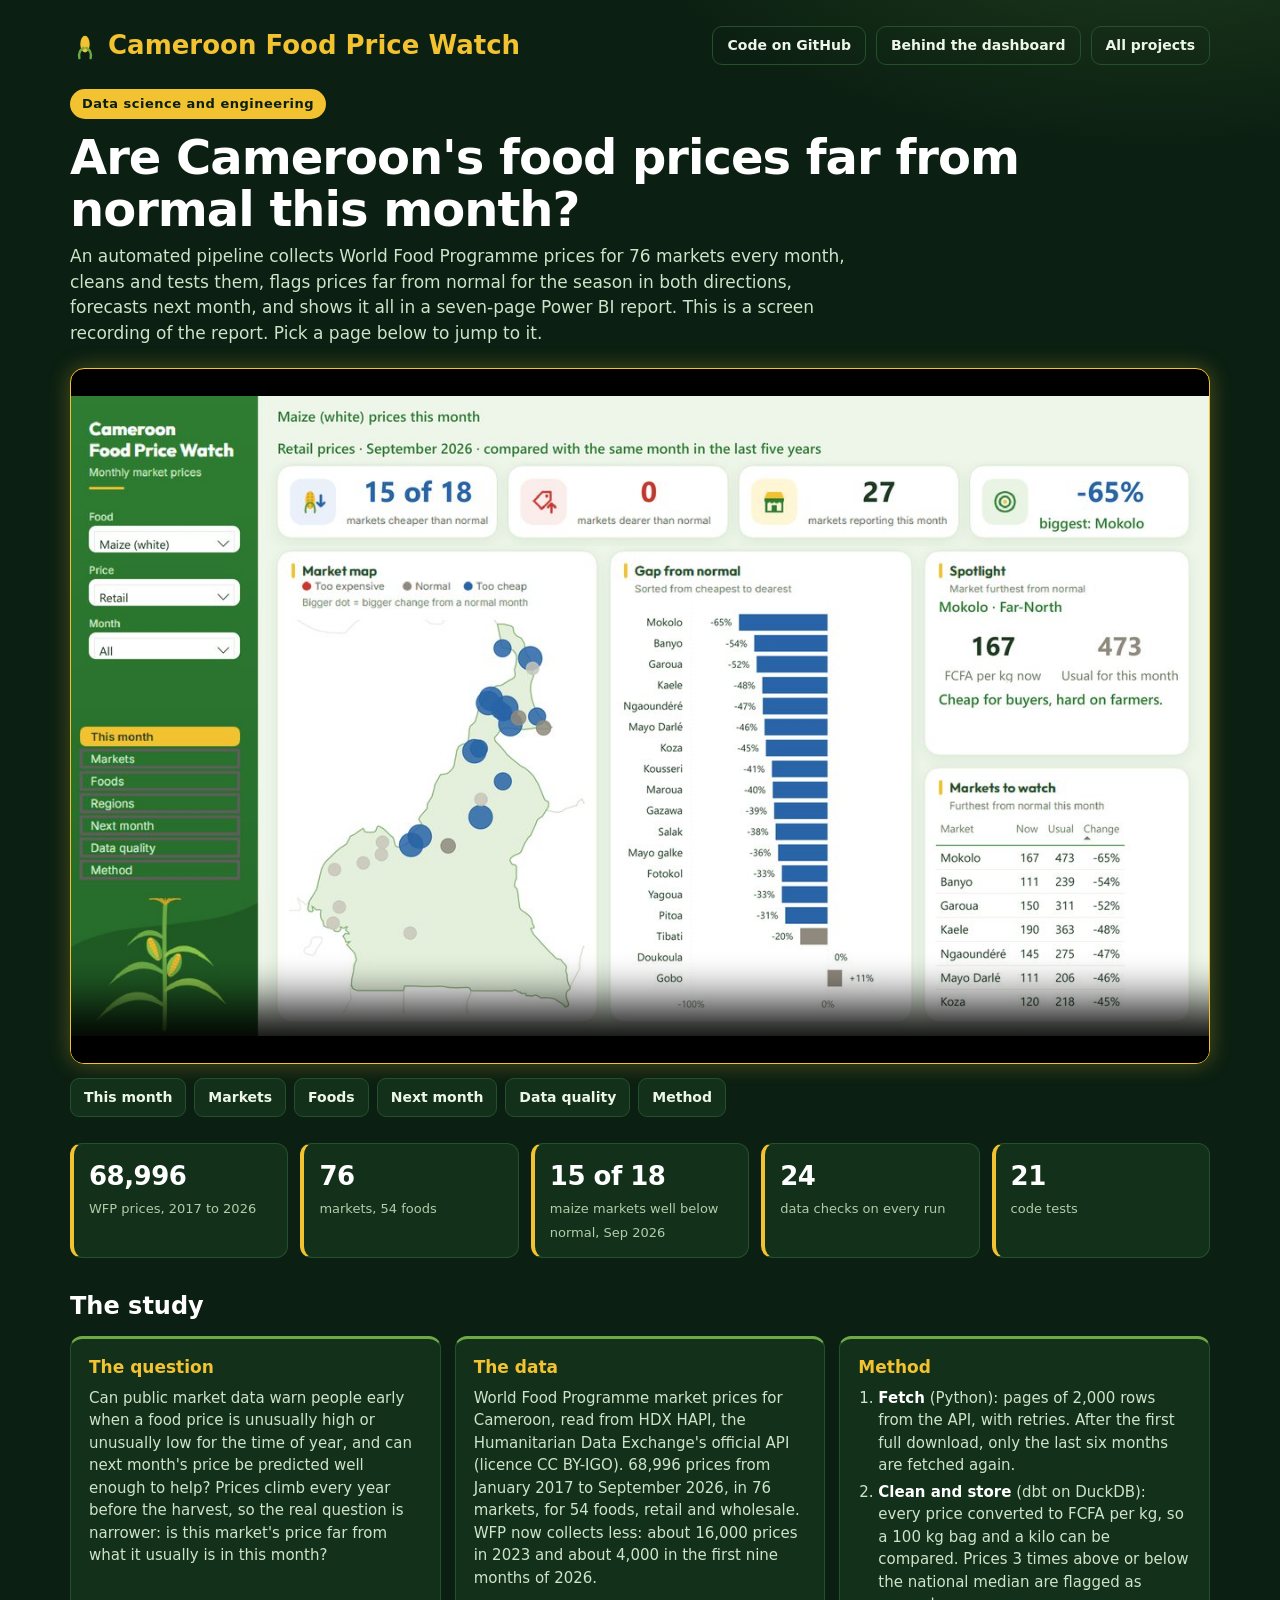
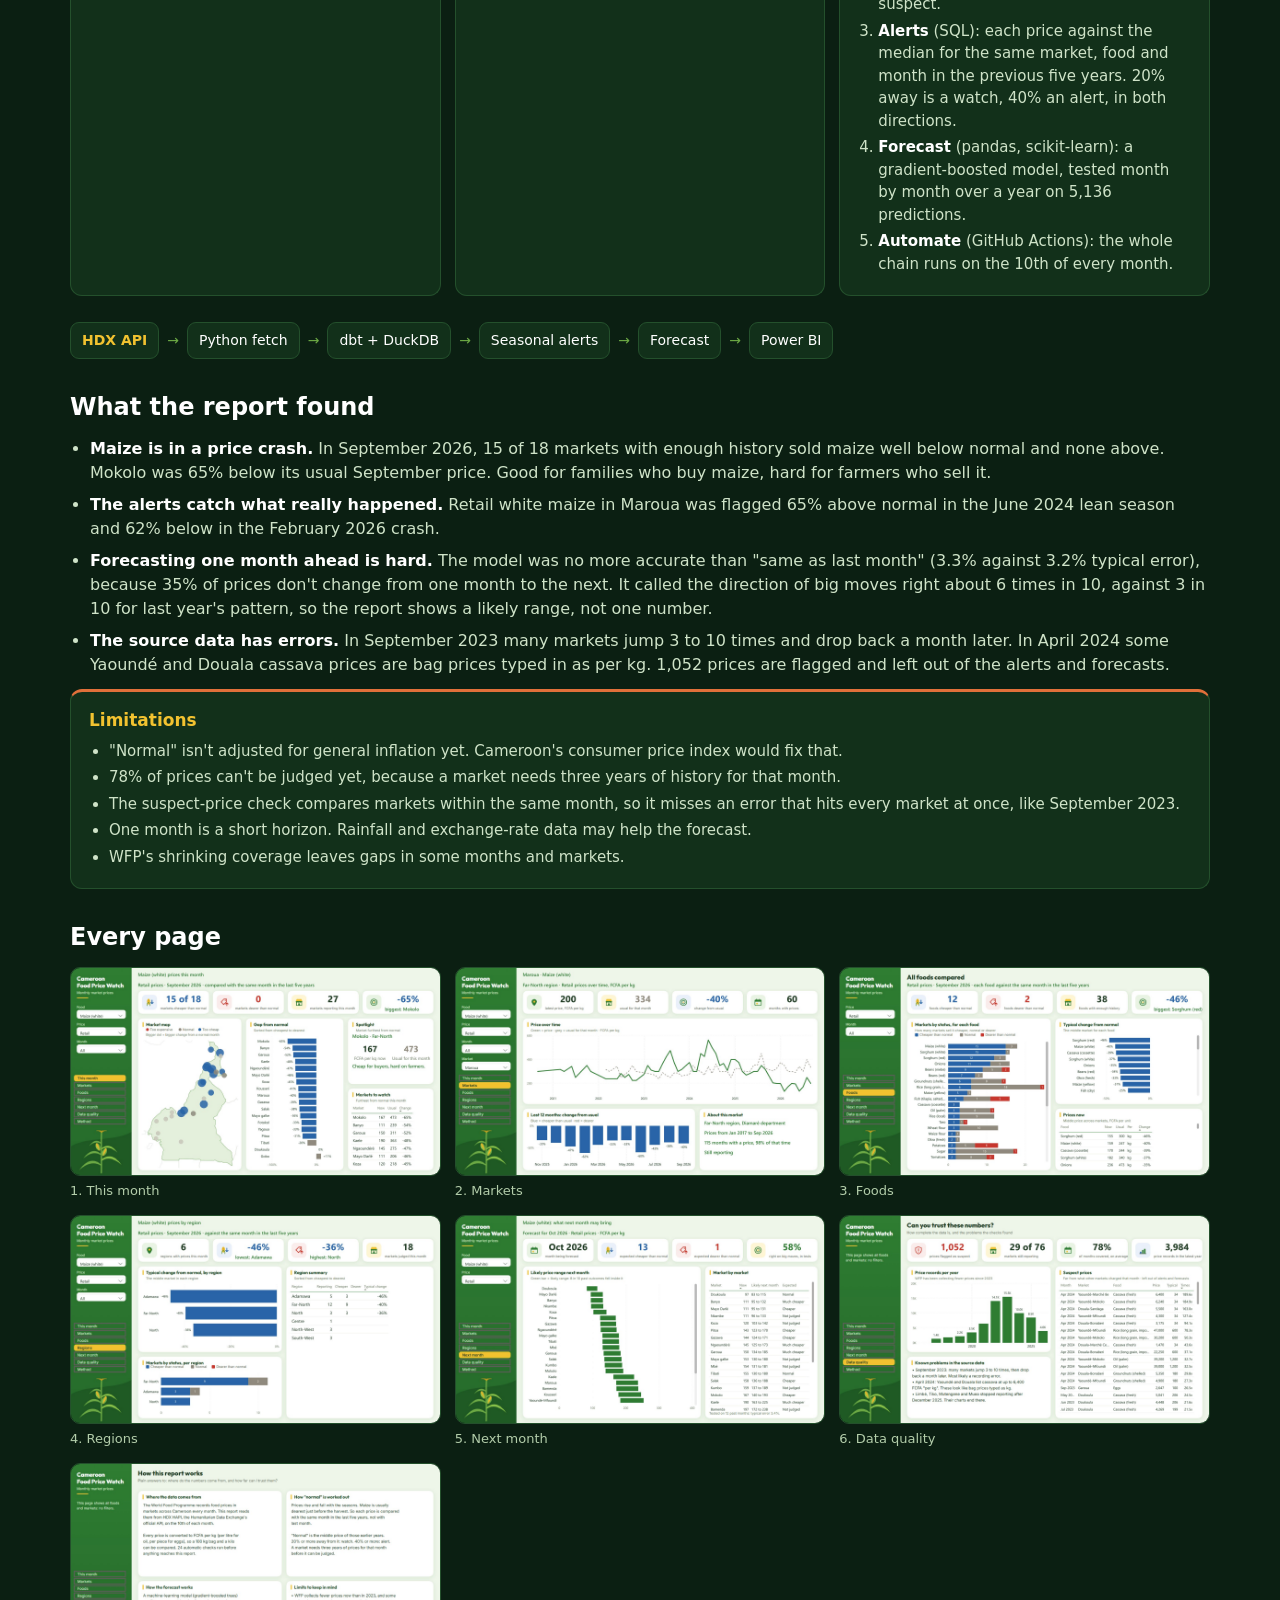
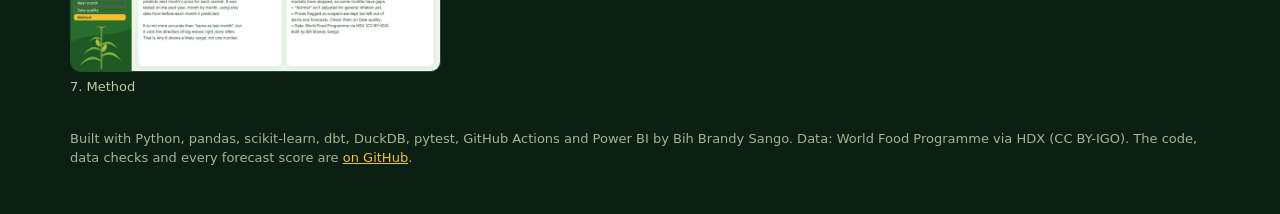
==== projects/food-price-watch/index.html @ 24529116 "Projects: two areas (Data Analysis & BI, Data Science & Engineering) and Cameroon Food Price Watch -" ====
<!doctype html><html lang="en"><head><meta charset="utf-8"><meta name="viewport" content="width=device-width,initial-scale=1">
<title>Cameroon Food Price Watch | Data science and engineering by Bih Brandy Sango</title>
<meta name="description" content="An automated monthly pipeline over World Food Programme prices in 76 Cameroon markets: Python, dbt and DuckDB, 24 data checks, a tested forecast and a seven-page Power BI report.">
<meta property="og:title" content="Cameroon Food Price Watch: data pipeline and Power BI report"><meta property="og:description" content="76 markets, 54 foods, 68,996 WFP prices. Flags prices far from normal for the season and found a 2026 maize price crash. Built by Bih Brandy Sango."><meta property="og:image" content="https://bihbrandysango-cloud.github.io/projects/food-price-watch/poster.jpg"><meta property="og:url" content="https://bihbrandysango-cloud.github.io/projects/food-price-watch/"><meta property="og:type" content="website">
<link rel="icon" href="data:image/svg+xml,%3Csvg xmlns='http://www.w3.org/2000/svg' viewBox='0 0 64 64'%3E%3Crect width='64' height='64' rx='14' fill='%230B1F12'/%3E%3Cellipse cx='32' cy='30' rx='10' ry='18' fill='%23F2C230'/%3E%3Cpath d='M20 58c-2-10 2-18 9-22M44 58c2-10-2-18-9-22' stroke='%236DAA45' stroke-width='5' fill='none' stroke-linecap='round'/%3E%3C/svg%3E">
<style>:root{color-scheme:dark}*{box-sizing:border-box;margin:0}body{font-family:'Segoe UI',system-ui,sans-serif;background:radial-gradient(900px 500px at 90% -5%,rgba(109,170,69,.26),transparent 65%),#0B1F12;color:#fff;line-height:1.5}.w{max-width:1180px;margin:auto;padding:26px 20px 46px}.top{display:flex;justify-content:space-between;align-items:center;gap:12px;flex-wrap:wrap}.logo{display:flex;align-items:center;gap:8px;font-size:26px;font-weight:700;color:#F2C230}a{color:#F2C230}.lk{display:flex;gap:10px;flex-wrap:wrap}.lk a{font-size:14px;font-weight:600;text-decoration:none;border:1px solid #24502C;padding:8px 14px;border-radius:10px;color:#EEF6EA}.lk a:hover{border-color:#F2C230}h1{font-size:clamp(30px,5vw,48px);letter-spacing:-1px;line-height:1.1;margin:26px 0 8px}.sub{color:#CFE3C8;font-size:17px;max-width:780px}video{display:block;width:100%;border-radius:14px;border:1.5px solid #F2C230;box-shadow:0 0 22px rgba(242,194,48,.3);margin-top:22px;background:#000;aspect-ratio:1340/818}.ch{display:flex;flex-wrap:wrap;gap:8px;margin:14px 0 8px}.ch button{font:inherit;font-size:14px;font-weight:600;color:#EEF6EA;background:#12301A;border:1px solid #24502C;padding:8px 13px;border-radius:9px;cursor:pointer}.ch button:hover,.ch button.on{background:#F2C230;color:#0B1F12;border-color:#F2C230}.st{display:grid;grid-template-columns:repeat(auto-fit,minmax(170px,1fr));gap:12px;margin:26px 0}.st div{background:#12301A;border:1px solid #24502C;border-left:4px solid #F2C230;border-radius:12px;padding:13px 15px}.st b{display:block;font-size:26px;letter-spacing:-.5px}.st span{font-size:13px;color:#B3CDAA}h2{font-size:24px;margin:30px 0 12px}ul{padding-left:20px;color:#CFE3C8}li{margin-bottom:8px}li b{color:#fff}.g{display:grid;grid-template-columns:repeat(auto-fill,minmax(330px,1fr));gap:14px}figure{margin:0}figure img{width:100%;display:block;border-radius:10px;border:1px solid #24502C}figcaption{font-size:13px;color:#B3CDAA;margin-top:5px}.ft{margin-top:32px;font-size:13px;color:#9DB894}@media(max-width:480px){.g{grid-template-columns:1fr}}.cap{display:inline-block;margin-top:24px;font-size:13px;font-weight:700;letter-spacing:.5px;color:#0B1F12;background:#F2C230;padding:5px 12px;border-radius:999px}.rs{display:grid;grid-template-columns:repeat(auto-fit,minmax(300px,1fr));gap:14px;margin:12px 0 26px}.rs section{background:#12301A;border:1px solid #24502C;border-top:3px solid #6DAA45;border-radius:12px;padding:16px 18px}.rs h3{font-size:17px;margin-bottom:6px;color:#F2C230}.rs p,.rs li{color:#CFE3C8;font-size:15px}.rs ol,.rs ul{padding-left:20px}.rs li{margin:4px 0}.lim{border-top-color:#E0703A!important}.flow{display:flex;flex-wrap:wrap;gap:8px;align-items:center;margin:6px 0 4px;font-size:14px}.flow span{background:#12301A;border:1px solid #24502C;border-radius:9px;padding:7px 11px}.flow b{color:#F2C230}.flow i{color:#6DAA45;font-style:normal}</style></head><body><div class="w">
<div class="top"><div class="logo"><svg width="30" height="30" viewBox="0 0 64 64" aria-hidden="true"><ellipse cx="32" cy="28" rx="10" ry="18" fill="#F2C230"/><path d="M20 58c-2-10 2-18 9-22M44 58c2-10-2-18-9-22" stroke="#6DAA45" stroke-width="5" fill="none" stroke-linecap="round"/></svg>Cameroon Food Price Watch</div><div class="lk"><a href="https://github.com/bihbrandysango-cloud/cameroon-food-price-watch" target="_blank" rel="noopener">Code on GitHub</a><a href="behind-the-dashboard.html">Behind the dashboard</a><a href="../../projects.html#data-science">All projects</a></div></div>
<span class="cap">Data science and engineering</span><h1 style="margin-top:12px">Are Cameroon's food prices far from normal this month?</h1><p class="sub">An automated pipeline collects World Food Programme prices for 76 markets every month, cleans and tests them, flags prices far from normal for the season in both directions, forecasts next month, and shows it all in a seven-page Power BI report. This is a screen recording of the report. Pick a page below to jump to it.</p>
<video id="v" src="food-price-tour.mp4" poster="poster.jpg" controls playsinline preload="metadata" aria-label="Screen recording of the Cameroon Food Price Watch Power BI report, with captions"></video>
<div class="ch" id="c"><button type="button" data-t="0">This month</button><button type="button" data-t="47.5">Markets</button><button type="button" data-t="58.4">Foods</button><button type="button" data-t="68.6">Next month</button><button type="button" data-t="78.8">Data quality</button><button type="button" data-t="89">Method</button></div>
<div class="st"><div><b>68,996</b><span>WFP prices, 2017 to 2026</span></div><div><b>76</b><span>markets, 54 foods</span></div><div><b>15 of 18</b><span>maize markets well below normal, Sep 2026</span></div><div><b>24</b><span>data checks on every run</span></div><div><b>21</b><span>code tests</span></div></div>
<h2>The study</h2><div class="rs"><section><h3>The question</h3><p>Can public market data warn people early when a food price is unusually high or unusually low for the time of year, and can next month's price be predicted well enough to help? Prices climb every year before the harvest, so the real question is narrower: is this market's price far from what it usually is in this month?</p></section><section><h3>The data</h3><p>World Food Programme market prices for Cameroon, read from HDX HAPI, the Humanitarian Data Exchange's official API (licence CC BY-IGO). 68,996 prices from January 2017 to September 2026, in 76 markets, for 54 foods, retail and wholesale. WFP now collects less: about 16,000 prices in 2023 and about 4,000 in the first nine months of 2026.</p></section><section><h3>Method</h3><ol><li><b>Fetch</b> (Python): pages of 2,000 rows from the API, with retries. After the first full download, only the last six months are fetched again.</li><li><b>Clean and store</b> (dbt on DuckDB): every price converted to FCFA per kg, so a 100 kg bag and a kilo can be compared. Prices 3 times above or below the national median are flagged as suspect.</li><li><b>Alerts</b> (SQL): each price against the median for the same market, food and month in the previous five years. 20% away is a watch, 40% an alert, in both directions.</li><li><b>Forecast</b> (pandas, scikit-learn): a gradient-boosted model, tested month by month over a year on 5,136 predictions.</li><li><b>Automate</b> (GitHub Actions): the whole chain runs on the 10th of every month.</li></ol></section></div>
<div class="flow"><span><b>HDX API</b></span><i>→</i><span>Python fetch</span><i>→</i><span>dbt + DuckDB</span><i>→</i><span>Seasonal alerts</span><i>→</i><span>Forecast</span><i>→</i><span>Power BI</span></div>
<h2>What the report found</h2><ul><li><b>Maize is in a price crash.</b> In September 2026, 15 of 18 markets with enough history sold maize well below normal and none above. Mokolo was 65% below its usual September price. Good for families who buy maize, hard for farmers who sell it.</li><li><b>The alerts catch what really happened.</b> Retail white maize in Maroua was flagged 65% above normal in the June 2024 lean season and 62% below in the February 2026 crash.</li><li><b>Forecasting one month ahead is hard.</b> The model was no more accurate than "same as last month" (3.3% against 3.2% typical error), because 35% of prices don't change from one month to the next. It called the direction of big moves right about 6 times in 10, against 3 in 10 for last year's pattern, so the report shows a likely range, not one number.</li><li><b>The source data has errors.</b> In September 2023 many markets jump 3 to 10 times and drop back a month later. In April 2024 some Yaoundé and Douala cassava prices are bag prices typed in as per kg. 1,052 prices are flagged and left out of the alerts and forecasts.</li></ul>
<div class="rs"><section class="lim"><h3>Limitations</h3><ul><li>"Normal" isn't adjusted for general inflation yet. Cameroon's consumer price index would fix that.</li><li>78% of prices can't be judged yet, because a market needs three years of history for that month.</li><li>The suspect-price check compares markets within the same month, so it misses an error that hits every market at once, like September 2023.</li><li>One month is a short horizon. Rainfall and exchange-rate data may help the forecast.</li><li>WFP's shrinking coverage leaves gaps in some months and markets.</li></ul></section></div>
<h2>Every page</h2><div class="g"><figure><img loading="lazy" src="pages/01-this-month.jpg" alt="This month page of the Cameroon Food Price Watch Power BI report"><figcaption>1. This month</figcaption></figure><figure><img loading="lazy" src="pages/02-markets.jpg" alt="Markets page of the Cameroon Food Price Watch Power BI report"><figcaption>2. Markets</figcaption></figure><figure><img loading="lazy" src="pages/03-foods.jpg" alt="Foods page of the Cameroon Food Price Watch Power BI report"><figcaption>3. Foods</figcaption></figure><figure><img loading="lazy" src="pages/04-regions.jpg" alt="Regions page of the Cameroon Food Price Watch Power BI report"><figcaption>4. Regions</figcaption></figure><figure><img loading="lazy" src="pages/05-next-month.jpg" alt="Next month page of the Cameroon Food Price Watch Power BI report"><figcaption>5. Next month</figcaption></figure><figure><img loading="lazy" src="pages/06-data-quality.jpg" alt="Data quality page of the Cameroon Food Price Watch Power BI report"><figcaption>6. Data quality</figcaption></figure><figure><img loading="lazy" src="pages/07-method.jpg" alt="Method page of the Cameroon Food Price Watch Power BI report"><figcaption>7. Method</figcaption></figure></div>
<p class="ft">Built with Python, pandas, scikit-learn, dbt, DuckDB, pytest, GitHub Actions and Power BI by Bih Brandy Sango. Data: World Food Programme via HDX (CC BY-IGO). The code, data checks and every forecast score are <a href="https://github.com/bihbrandysango-cloud/cameroon-food-price-watch" target="_blank" rel="noopener">on GitHub</a>.</p></div>
<script>const v=document.getElementById('v'),b=[...document.querySelectorAll('#c button')];b.forEach(x=>x.onclick=()=>{v.currentTime=+x.dataset.t;v.play().catch(()=>{})});v.addEventListener('timeupdate',()=>{let a=null;b.forEach(x=>{if(v.currentTime>=+x.dataset.t)a=x});b.forEach(x=>x.classList.toggle('on',x===a))});</script></body></html>
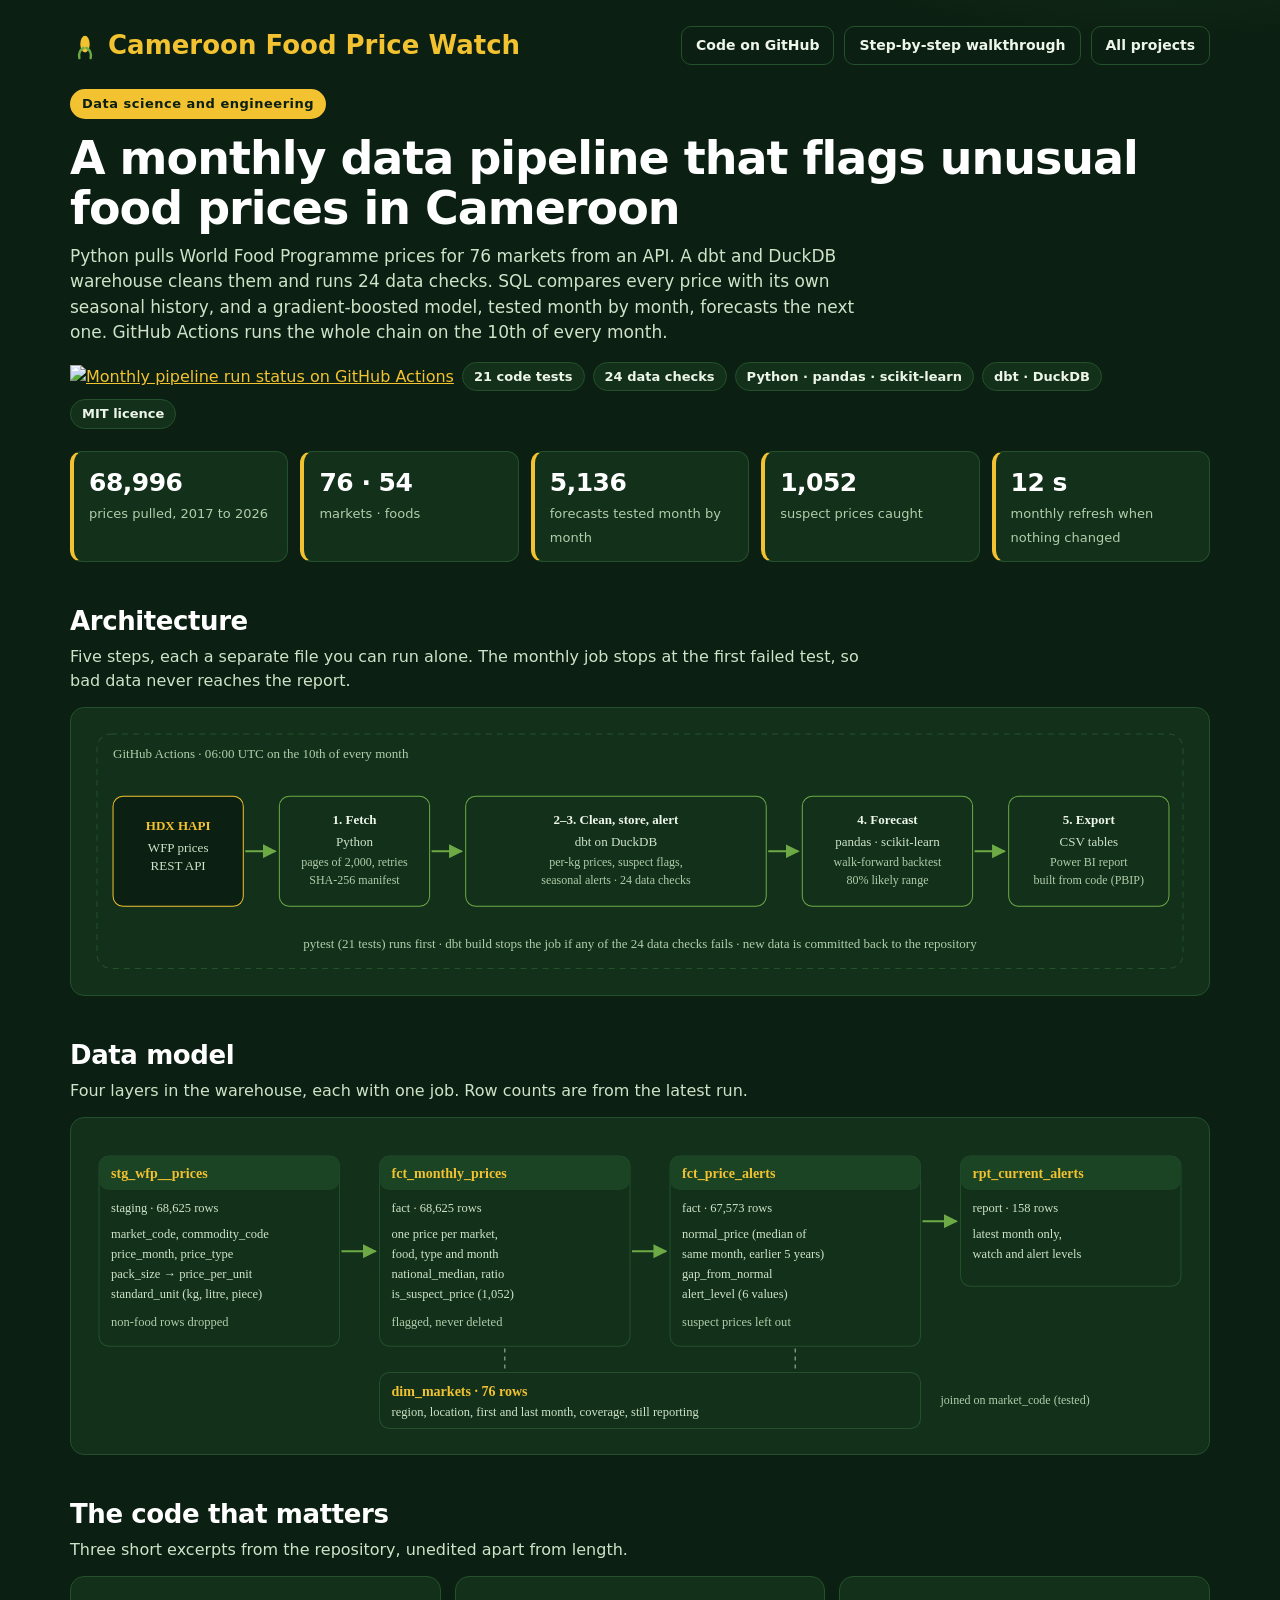
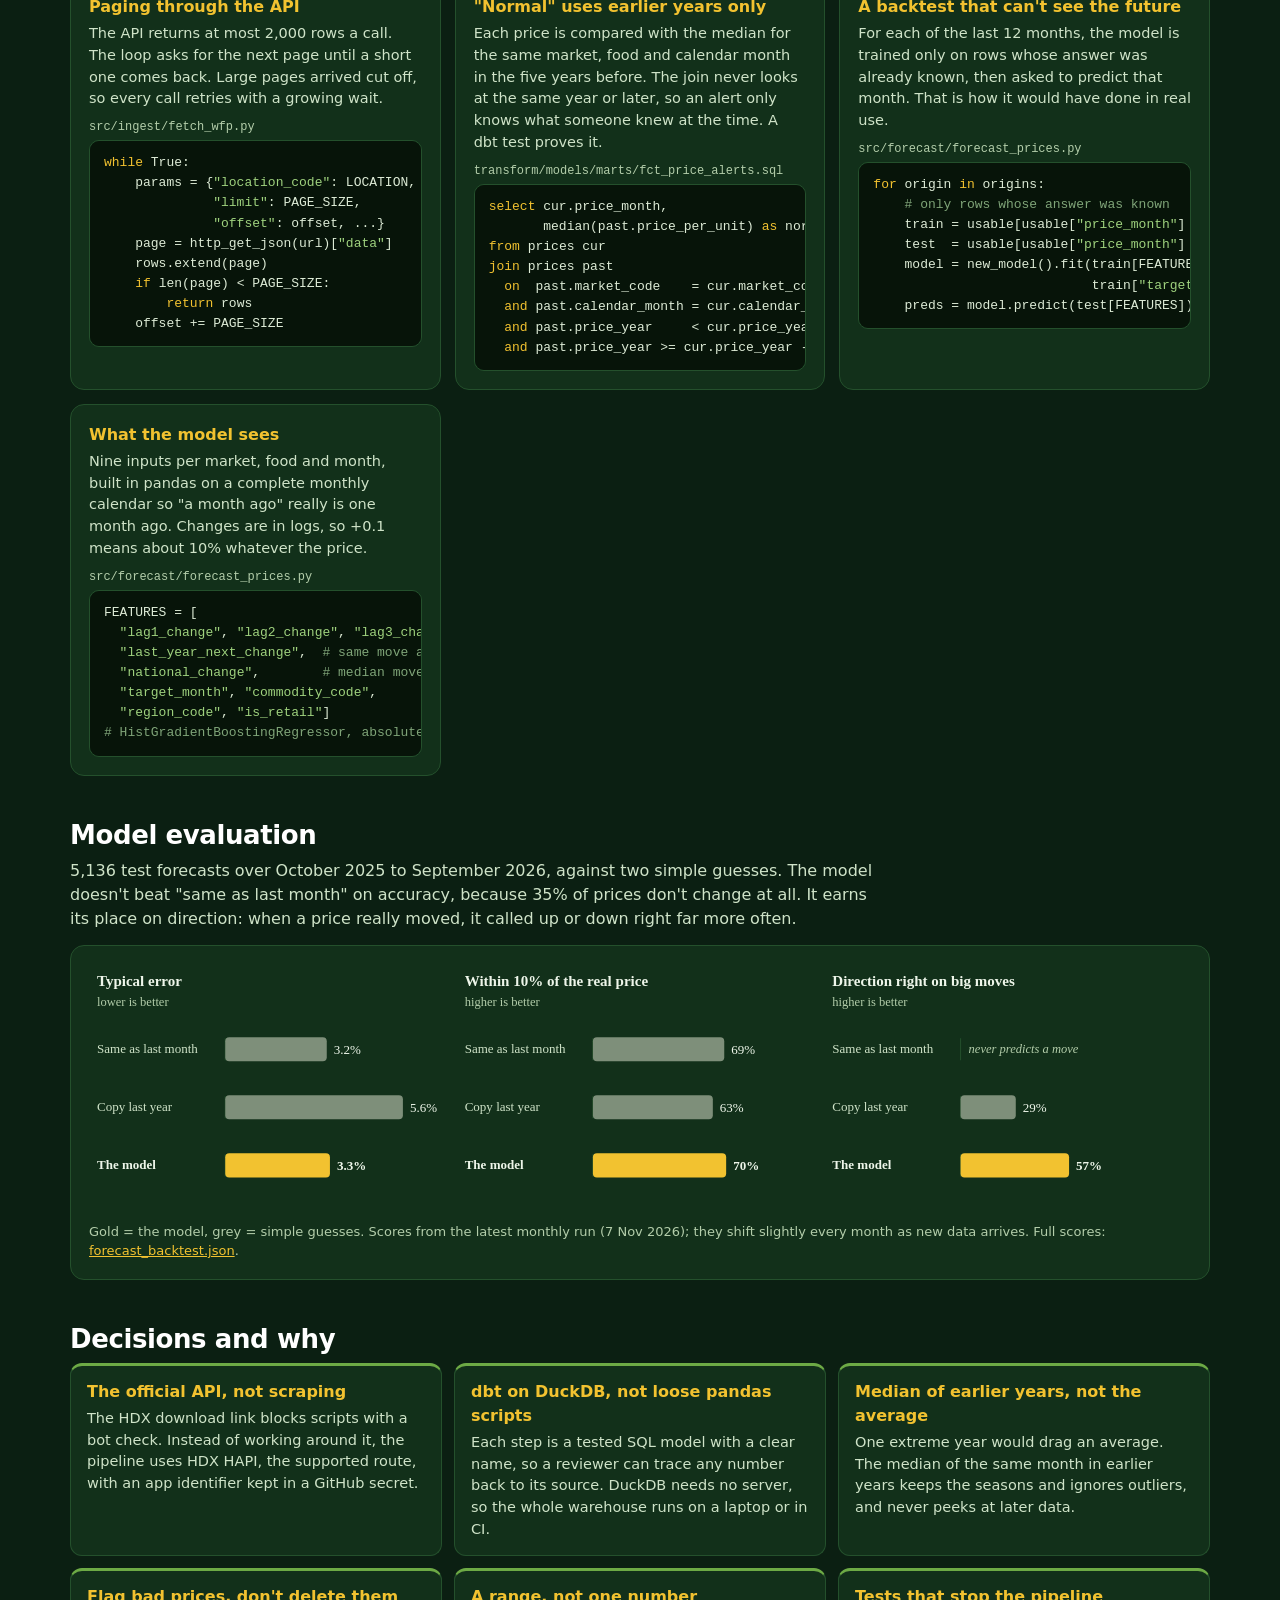
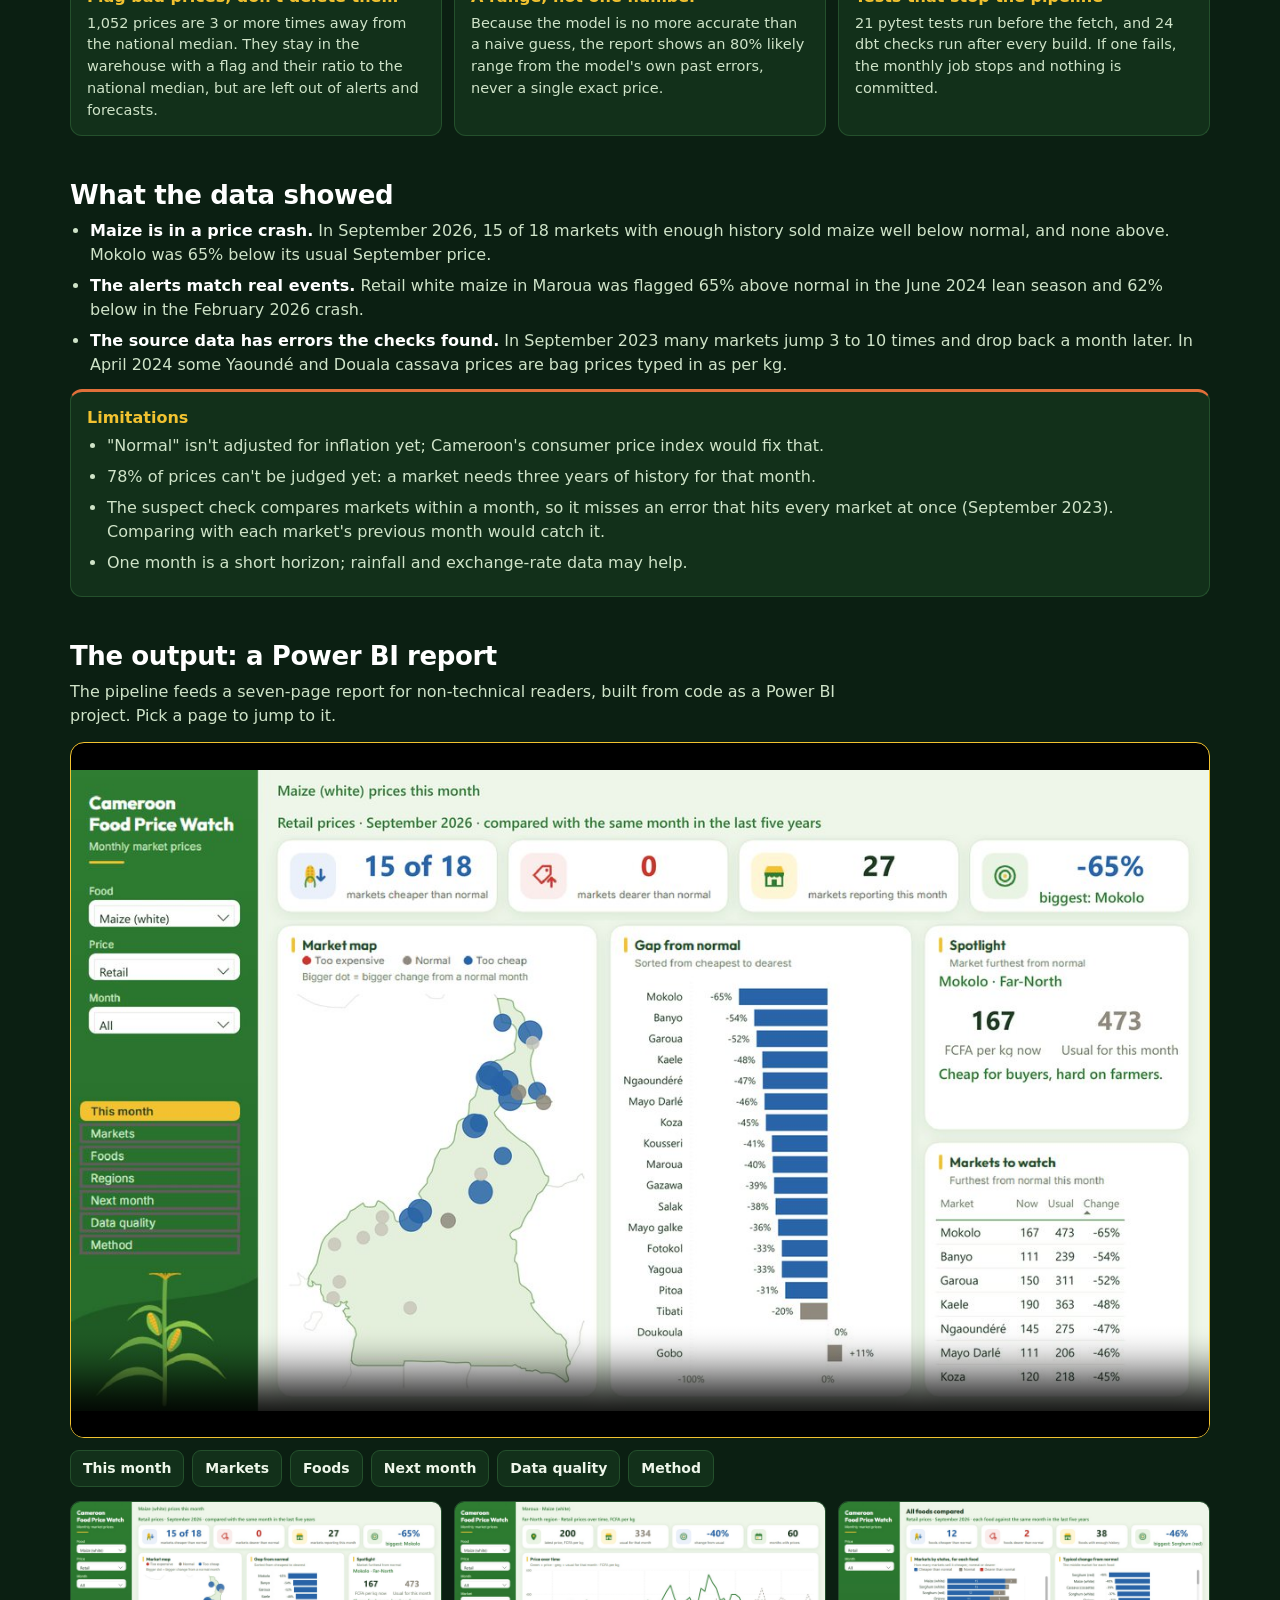
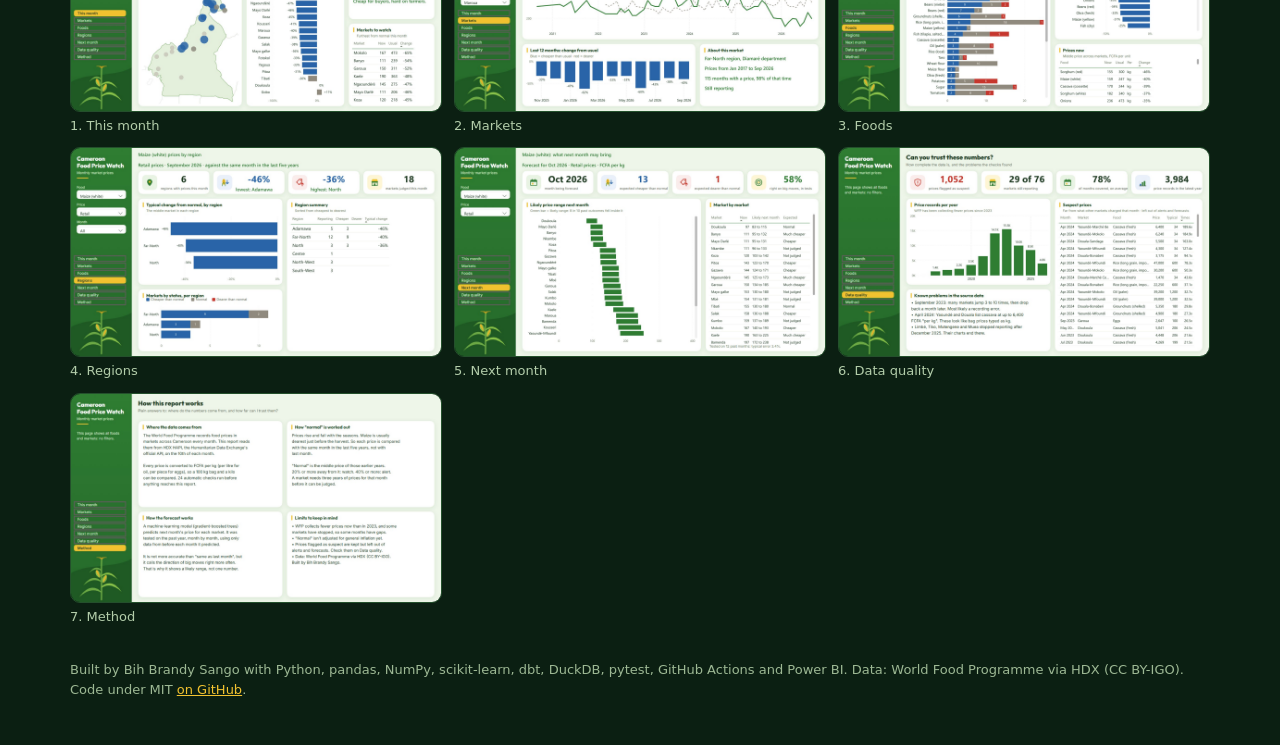
==== commit f7e69a63: "Food Price Watch: engineering-first project page and pipeline card Page now leads with architecture," ====
--- a/projects/food-price-watch/index.html
+++ b/projects/food-price-watch/index.html
@@ -1,18 +1,126 @@
 <!doctype html><html lang="en"><head><meta charset="utf-8"><meta name="viewport" content="width=device-width,initial-scale=1">
 <title>Cameroon Food Price Watch | Data science and engineering by Bih Brandy Sango</title>
-<meta name="description" content="An automated monthly pipeline over World Food Programme prices in 76 Cameroon markets: Python, dbt and DuckDB, 24 data checks, a tested forecast and a seven-page Power BI report.">
-<meta property="og:title" content="Cameroon Food Price Watch: data pipeline and Power BI report"><meta property="og:description" content="76 markets, 54 foods, 68,996 WFP prices. Flags prices far from normal for the season and found a 2026 maize price crash. Built by Bih Brandy Sango."><meta property="og:image" content="https://bihbrandysango-cloud.github.io/projects/food-price-watch/poster.jpg"><meta property="og:url" content="https://bihbrandysango-cloud.github.io/projects/food-price-watch/"><meta property="og:type" content="website">
+<meta name="description" content="A monthly data pipeline over World Food Programme prices in 76 Cameroon markets: Python ingestion, a dbt and DuckDB warehouse with 24 data checks, seasonal anomaly detection and a walk-forward tested forecast.">
+<meta property="og:title" content="Cameroon Food Price Watch: data pipeline, warehouse and tested forecast"><meta property="og:description" content="Python, dbt, DuckDB, scikit-learn and GitHub Actions over 68,996 WFP prices. 21 code tests, 24 data checks, monthly automated run. Built by Bih Brandy Sango."><meta property="og:image" content="https://bihbrandysango-cloud.github.io/projects/food-price-watch/pipeline-card.jpg"><meta property="og:url" content="https://bihbrandysango-cloud.github.io/projects/food-price-watch/"><meta property="og:type" content="website">
 <link rel="icon" href="data:image/svg+xml,%3Csvg xmlns='http://www.w3.org/2000/svg' viewBox='0 0 64 64'%3E%3Crect width='64' height='64' rx='14' fill='%230B1F12'/%3E%3Cellipse cx='32' cy='30' rx='10' ry='18' fill='%23F2C230'/%3E%3Cpath d='M20 58c-2-10 2-18 9-22M44 58c2-10-2-18-9-22' stroke='%236DAA45' stroke-width='5' fill='none' stroke-linecap='round'/%3E%3C/svg%3E">
-<style>:root{color-scheme:dark}*{box-sizing:border-box;margin:0}body{font-family:'Segoe UI',system-ui,sans-serif;background:radial-gradient(900px 500px at 90% -5%,rgba(109,170,69,.26),transparent 65%),#0B1F12;color:#fff;line-height:1.5}.w{max-width:1180px;margin:auto;padding:26px 20px 46px}.top{display:flex;justify-content:space-between;align-items:center;gap:12px;flex-wrap:wrap}.logo{display:flex;align-items:center;gap:8px;font-size:26px;font-weight:700;color:#F2C230}a{color:#F2C230}.lk{display:flex;gap:10px;flex-wrap:wrap}.lk a{font-size:14px;font-weight:600;text-decoration:none;border:1px solid #24502C;padding:8px 14px;border-radius:10px;color:#EEF6EA}.lk a:hover{border-color:#F2C230}h1{font-size:clamp(30px,5vw,48px);letter-spacing:-1px;line-height:1.1;margin:26px 0 8px}.sub{color:#CFE3C8;font-size:17px;max-width:780px}video{display:block;width:100%;border-radius:14px;border:1.5px solid #F2C230;box-shadow:0 0 22px rgba(242,194,48,.3);margin-top:22px;background:#000;aspect-ratio:1340/818}.ch{display:flex;flex-wrap:wrap;gap:8px;margin:14px 0 8px}.ch button{font:inherit;font-size:14px;font-weight:600;color:#EEF6EA;background:#12301A;border:1px solid #24502C;padding:8px 13px;border-radius:9px;cursor:pointer}.ch button:hover,.ch button.on{background:#F2C230;color:#0B1F12;border-color:#F2C230}.st{display:grid;grid-template-columns:repeat(auto-fit,minmax(170px,1fr));gap:12px;margin:26px 0}.st div{background:#12301A;border:1px solid #24502C;border-left:4px solid #F2C230;border-radius:12px;padding:13px 15px}.st b{display:block;font-size:26px;letter-spacing:-.5px}.st span{font-size:13px;color:#B3CDAA}h2{font-size:24px;margin:30px 0 12px}ul{padding-left:20px;color:#CFE3C8}li{margin-bottom:8px}li b{color:#fff}.g{display:grid;grid-template-columns:repeat(auto-fill,minmax(330px,1fr));gap:14px}figure{margin:0}figure img{width:100%;display:block;border-radius:10px;border:1px solid #24502C}figcaption{font-size:13px;color:#B3CDAA;margin-top:5px}.ft{margin-top:32px;font-size:13px;color:#9DB894}@media(max-width:480px){.g{grid-template-columns:1fr}}.cap{display:inline-block;margin-top:24px;font-size:13px;font-weight:700;letter-spacing:.5px;color:#0B1F12;background:#F2C230;padding:5px 12px;border-radius:999px}.rs{display:grid;grid-template-columns:repeat(auto-fit,minmax(300px,1fr));gap:14px;margin:12px 0 26px}.rs section{background:#12301A;border:1px solid #24502C;border-top:3px solid #6DAA45;border-radius:12px;padding:16px 18px}.rs h3{font-size:17px;margin-bottom:6px;color:#F2C230}.rs p,.rs li{color:#CFE3C8;font-size:15px}.rs ol,.rs ul{padding-left:20px}.rs li{margin:4px 0}.lim{border-top-color:#E0703A!important}.flow{display:flex;flex-wrap:wrap;gap:8px;align-items:center;margin:6px 0 4px;font-size:14px}.flow span{background:#12301A;border:1px solid #24502C;border-radius:9px;padding:7px 11px}.flow b{color:#F2C230}.flow i{color:#6DAA45;font-style:normal}</style></head><body><div class="w">
-<div class="top"><div class="logo"><svg width="30" height="30" viewBox="0 0 64 64" aria-hidden="true"><ellipse cx="32" cy="28" rx="10" ry="18" fill="#F2C230"/><path d="M20 58c-2-10 2-18 9-22M44 58c2-10-2-18-9-22" stroke="#6DAA45" stroke-width="5" fill="none" stroke-linecap="round"/></svg>Cameroon Food Price Watch</div><div class="lk"><a href="https://github.com/bihbrandysango-cloud/cameroon-food-price-watch" target="_blank" rel="noopener">Code on GitHub</a><a href="behind-the-dashboard.html">Behind the dashboard</a><a href="../../projects.html#data-science">All projects</a></div></div>
-<span class="cap">Data science and engineering</span><h1 style="margin-top:12px">Are Cameroon's food prices far from normal this month?</h1><p class="sub">An automated pipeline collects World Food Programme prices for 76 markets every month, cleans and tests them, flags prices far from normal for the season in both directions, forecasts next month, and shows it all in a seven-page Power BI report. This is a screen recording of the report. Pick a page below to jump to it.</p>
+<style>:root{color-scheme:dark;--bg:#0B1F12;--card:#12301A;--line:#24502C;--gold:#F2C230;--leaf:#6DAA45;--ink:#EEF6EA;--soft:#CFE3C8;--mute:#B3CDAA;--grey:#7E8F7A}*{box-sizing:border-box;margin:0}body{font-family:'Segoe UI',system-ui,sans-serif;background:radial-gradient(900px 500px at 90% -5%,rgba(109,170,69,.26),transparent 65%),var(--bg);color:#fff;line-height:1.5}.w{max-width:1180px;margin:auto;padding:26px 20px 46px}.top{display:flex;justify-content:space-between;align-items:center;gap:12px;flex-wrap:wrap}.logo{display:flex;align-items:center;gap:8px;font-size:26px;font-weight:700;color:var(--gold)}a{color:var(--gold)}.lk{display:flex;gap:10px;flex-wrap:wrap}.lk a{font-size:14px;font-weight:600;text-decoration:none;border:1px solid var(--line);padding:8px 14px;border-radius:10px;color:var(--ink)}.lk a:hover{border-color:var(--gold)}h1{font-size:clamp(28px,4.6vw,46px);letter-spacing:-1px;line-height:1.1;margin:14px 0 10px}.sub{color:var(--soft);font-size:17px;max-width:820px}.cap{display:inline-block;margin-top:24px;font-size:13px;font-weight:700;letter-spacing:.5px;color:var(--bg);background:var(--gold);padding:5px 12px;border-radius:999px}.badges{display:flex;flex-wrap:wrap;gap:8px;align-items:center;margin:16px 0 4px}.badges span{font-size:13px;font-weight:600;color:var(--ink);background:var(--card);border:1px solid var(--line);border-radius:999px;padding:4px 11px}.badges img{height:22px;display:block}.st{display:grid;grid-template-columns:repeat(auto-fit,minmax(160px,1fr));gap:12px;margin:22px 0 6px}.st div{background:var(--card);border:1px solid var(--line);border-left:4px solid var(--gold);border-radius:12px;padding:12px 15px}.st b{display:block;font-size:25px;letter-spacing:-.5px}.st span{font-size:13px;color:var(--mute)}h2{font-size:26px;margin:40px 0 4px;letter-spacing:-.4px}h2+.lead{color:var(--soft);margin-bottom:14px;max-width:820px}.panel{background:var(--card);border:1px solid var(--line);border-radius:14px;padding:18px}.panel svg{display:block;width:100%;height:auto}.scroll{overflow-x:auto}.scroll svg{min-width:860px}.grid2{display:grid;grid-template-columns:repeat(auto-fit,minmax(320px,1fr));gap:14px}.code h3{font-size:16px;color:var(--gold);margin-bottom:4px}.code p{color:var(--soft);font-size:14.5px;margin-bottom:10px}pre{background:#071409;border:1px solid var(--line);border-radius:10px;padding:12px 14px;overflow-x:auto;font:13px/1.55 Consolas,'Cascadia Mono',monospace;color:#DDEBD6}pre .c{color:#7FA478}pre .k{color:#F2C230}pre .s{color:#9FD27E}.file{font:12px Consolas,monospace;color:var(--mute);margin-bottom:6px}.dec{display:grid;grid-template-columns:repeat(auto-fit,minmax(300px,1fr));gap:12px}.dec section{background:var(--card);border:1px solid var(--line);border-top:3px solid var(--leaf);border-radius:12px;padding:14px 16px}.dec h3{font-size:16px;color:var(--gold);margin-bottom:4px}.dec p{color:var(--soft);font-size:14.5px}ul{padding-left:20px;color:var(--soft)}li{margin-bottom:7px}li b{color:#fff}.lim{border-top-color:#E0703A!important}video{display:block;width:100%;border-radius:14px;border:1.5px solid var(--gold);margin-top:14px;background:#000;aspect-ratio:1340/818}.ch{display:flex;flex-wrap:wrap;gap:8px;margin:12px 0 8px}.ch button{font:inherit;font-size:14px;font-weight:600;color:var(--ink);background:var(--card);border:1px solid var(--line);padding:7px 12px;border-radius:9px;cursor:pointer}.ch button:hover,.ch button.on{background:var(--gold);color:var(--bg);border-color:var(--gold)}.g{display:grid;grid-template-columns:repeat(auto-fill,minmax(300px,1fr));gap:12px;margin-top:14px}figure{margin:0}figure img{width:100%;display:block;border-radius:10px;border:1px solid var(--line)}figcaption{font-size:13px;color:var(--mute);margin-top:4px}.note{font-size:13px;color:var(--mute);margin-top:8px}.ft{margin-top:34px;font-size:13px;color:#9DB894}.tip{position:fixed;pointer-events:none;background:#071409;border:1px solid var(--gold);color:var(--ink);font-size:13px;padding:6px 9px;border-radius:8px;opacity:0;transition:opacity .1s;z-index:9}svg .bar{cursor:default}@media(max-width:480px){.g{grid-template-columns:1fr}h2{font-size:22px}}</style></head><body><div class="w">
+<div class="top"><div class="logo"><svg width="30" height="30" viewBox="0 0 64 64" aria-hidden="true"><ellipse cx="32" cy="28" rx="10" ry="18" fill="#F2C230"/><path d="M20 58c-2-10 2-18 9-22M44 58c2-10-2-18-9-22" stroke="#6DAA45" stroke-width="5" fill="none" stroke-linecap="round"/></svg>Cameroon Food Price Watch</div><div class="lk"><a href="https://github.com/bihbrandysango-cloud/cameroon-food-price-watch" target="_blank" rel="noopener">Code on GitHub</a><a href="behind-the-dashboard.html">Step-by-step walkthrough</a><a href="../../projects.html#data-science">All projects</a></div></div>
+
+<span class="cap">Data science and engineering</span>
+<h1>A monthly data pipeline that flags unusual food prices in Cameroon</h1>
+<p class="sub">Python pulls World Food Programme prices for 76 markets from an API. A dbt and DuckDB warehouse cleans them and runs 24 data checks. SQL compares every price with its own seasonal history, and a gradient-boosted model, tested month by month, forecasts the next one. GitHub Actions runs the whole chain on the 10th of every month.</p>
+<div class="badges"><a href="https://github.com/bihbrandysango-cloud/cameroon-food-price-watch/actions/workflows/monthly-fetch.yml" target="_blank" rel="noopener"><img src="https://github.com/bihbrandysango-cloud/cameroon-food-price-watch/actions/workflows/monthly-fetch.yml/badge.svg" alt="Monthly pipeline run status on GitHub Actions"></a><span>21 code tests</span><span>24 data checks</span><span>Python · pandas · scikit-learn</span><span>dbt · DuckDB</span><span>MIT licence</span></div>
+<div class="st"><div><b>68,996</b><span>prices pulled, 2017 to 2026</span></div><div><b>76 · 54</b><span>markets · foods</span></div><div><b>5,136</b><span>forecasts tested month by month</span></div><div><b>1,052</b><span>suspect prices caught</span></div><div><b>12 s</b><span>monthly refresh when nothing changed</span></div></div>
+
+<h2>Architecture</h2><p class="lead">Five steps, each a separate file you can run alone. The monthly job stops at the first failed test, so bad data never reaches the report.</p>
+<div class="panel scroll"><svg viewBox="0 0 1100 250" role="img" aria-label="Pipeline: HDX HAPI to Python fetch, raw CSV and manifest, dbt on DuckDB with staging, facts and alerts, then the forecast, the export and Power BI, all run monthly by GitHub Actions">
+<defs><marker id="ar" viewBox="0 0 10 10" refX="9" refY="5" markerWidth="7" markerHeight="7" orient="auto"><path d="M0 0L10 5L0 10z" fill="#6DAA45"/></marker></defs>
+<rect x="8" y="8" width="1084" height="234" rx="14" fill="none" stroke="#24502C" stroke-dasharray="6 5"/><text x="24" y="32" fill="#B3CDAA" font-size="13" font-family="Segoe UI">GitHub Actions · 06:00 UTC on the 10th of every month</text>
+<g font-family="Segoe UI" font-size="13" fill="#EEF6EA">
+<rect x="24" y="70" width="130" height="110" rx="10" fill="#0B1F12" stroke="#F2C230"/><text x="89" y="104" text-anchor="middle" font-weight="700" fill="#F2C230">HDX HAPI</text><text x="89" y="126" text-anchor="middle" fill="#CFE3C8">WFP prices</text><text x="89" y="144" text-anchor="middle" fill="#CFE3C8">REST API</text>
+<rect x="190" y="70" width="150" height="110" rx="10" fill="#12301A" stroke="#6DAA45"/><text x="265" y="98" text-anchor="middle" font-weight="700">1. Fetch</text><text x="265" y="120" text-anchor="middle" fill="#CFE3C8">Python</text><text x="265" y="140" text-anchor="middle" fill="#B3CDAA" font-size="12">pages of 2,000, retries</text><text x="265" y="158" text-anchor="middle" fill="#B3CDAA" font-size="12">SHA-256 manifest</text>
+<rect x="376" y="70" width="300" height="110" rx="10" fill="#12301A" stroke="#6DAA45"/><text x="526" y="98" text-anchor="middle" font-weight="700">2–3. Clean, store, alert</text><text x="526" y="120" text-anchor="middle" fill="#CFE3C8">dbt on DuckDB</text><text x="526" y="140" text-anchor="middle" fill="#B3CDAA" font-size="12">per-kg prices, suspect flags,</text><text x="526" y="158" text-anchor="middle" fill="#B3CDAA" font-size="12">seasonal alerts · 24 data checks</text>
+<rect x="712" y="70" width="170" height="110" rx="10" fill="#12301A" stroke="#6DAA45"/><text x="797" y="98" text-anchor="middle" font-weight="700">4. Forecast</text><text x="797" y="120" text-anchor="middle" fill="#CFE3C8">pandas · scikit-learn</text><text x="797" y="140" text-anchor="middle" fill="#B3CDAA" font-size="12">walk-forward backtest</text><text x="797" y="158" text-anchor="middle" fill="#B3CDAA" font-size="12">80% likely range</text>
+<rect x="918" y="70" width="160" height="110" rx="10" fill="#12301A" stroke="#6DAA45"/><text x="998" y="98" text-anchor="middle" font-weight="700">5. Export</text><text x="998" y="120" text-anchor="middle" fill="#CFE3C8">CSV tables</text><text x="998" y="140" text-anchor="middle" fill="#B3CDAA" font-size="12">Power BI report</text><text x="998" y="158" text-anchor="middle" fill="#B3CDAA" font-size="12">built from code (PBIP)</text>
+</g>
+<g stroke="#6DAA45" stroke-width="2" marker-end="url(#ar)"><line x1="156" y1="125" x2="186" y2="125"/><line x1="342" y1="125" x2="372" y2="125"/><line x1="678" y1="125" x2="708" y2="125"/><line x1="884" y1="125" x2="914" y2="125"/></g>
+<text x="550" y="222" text-anchor="middle" font-family="Segoe UI" font-size="13" fill="#B3CDAA">pytest (21 tests) runs first · dbt build stops the job if any of the 24 data checks fails · new data is committed back to the repository</text>
+</svg></div>
+
+<h2>Data model</h2><p class="lead">Four layers in the warehouse, each with one job. Row counts are from the latest run.</p>
+<div class="panel scroll"><svg viewBox="0 0 1100 300" role="img" aria-label="Data model: stg_wfp__prices feeds fct_monthly_prices, which feeds fct_price_alerts and then rpt_current_alerts; dim_markets joins on market_code">
+<defs><marker id="ar2" viewBox="0 0 10 10" refX="9" refY="5" markerWidth="7" markerHeight="7" orient="auto"><path d="M0 0L10 5L0 10z" fill="#6DAA45"/></marker></defs>
+<g font-family="Segoe UI" font-size="12.5" fill="#CFE3C8">
+<g><rect x="10" y="20" width="240" height="190" rx="10" fill="#12301A" stroke="#24502C"/><rect x="10" y="20" width="240" height="34" rx="10" fill="#1B4425"/><text x="22" y="42" fill="#F2C230" font-weight="700" font-size="14">stg_wfp__prices</text><text x="22" y="76">staging · 68,625 rows</text><text x="22" y="102">market_code, commodity_code</text><text x="22" y="122">price_month, price_type</text><text x="22" y="142">pack_size → price_per_unit</text><text x="22" y="162">standard_unit (kg, litre, piece)</text><text x="22" y="190" fill="#B3CDAA">non-food rows dropped</text></g>
+<g><rect x="290" y="20" width="250" height="190" rx="10" fill="#12301A" stroke="#24502C"/><rect x="290" y="20" width="250" height="34" rx="10" fill="#1B4425"/><text x="302" y="42" fill="#F2C230" font-weight="700" font-size="14">fct_monthly_prices</text><text x="302" y="76">fact · 68,625 rows</text><text x="302" y="102">one price per market,</text><text x="302" y="122">food, type and month</text><text x="302" y="142">national_median, ratio</text><text x="302" y="162">is_suspect_price (1,052)</text><text x="302" y="190" fill="#B3CDAA">flagged, never deleted</text></g>
+<g><rect x="580" y="20" width="250" height="190" rx="10" fill="#12301A" stroke="#24502C"/><rect x="580" y="20" width="250" height="34" rx="10" fill="#1B4425"/><text x="592" y="42" fill="#F2C230" font-weight="700" font-size="14">fct_price_alerts</text><text x="592" y="76">fact · 67,573 rows</text><text x="592" y="102">normal_price (median of</text><text x="592" y="122">same month, earlier 5 years)</text><text x="592" y="142">gap_from_normal</text><text x="592" y="162">alert_level (6 values)</text><text x="592" y="190" fill="#B3CDAA">suspect prices left out</text></g>
+<g><rect x="870" y="20" width="220" height="130" rx="10" fill="#12301A" stroke="#24502C"/><rect x="870" y="20" width="220" height="34" rx="10" fill="#1B4425"/><text x="882" y="42" fill="#F2C230" font-weight="700" font-size="14">rpt_current_alerts</text><text x="882" y="76">report · 158 rows</text><text x="882" y="102">latest month only,</text><text x="882" y="122">watch and alert levels</text></g>
+<g><rect x="290" y="236" width="540" height="56" rx="10" fill="#12301A" stroke="#24502C"/><text x="302" y="260" fill="#F2C230" font-weight="700" font-size="14">dim_markets · 76 rows</text><text x="302" y="280">region, location, first and last month, coverage, still reporting</text></g>
+</g>
+<g stroke="#6DAA45" stroke-width="2" marker-end="url(#ar2)" fill="none"><line x1="252" y1="115" x2="286" y2="115"/><line x1="542" y1="115" x2="576" y2="115"/><line x1="832" y1="85" x2="866" y2="85"/></g>
+<g stroke="#7E8F7A" stroke-width="1.5" stroke-dasharray="4 4"><line x1="415" y1="212" x2="415" y2="234"/><line x1="705" y1="212" x2="705" y2="234"/></g>
+<text x="850" y="268" font-family="Segoe UI" font-size="12" fill="#B3CDAA">joined on market_code (tested)</text>
+</svg></div>
+
+<h2>The code that matters</h2><p class="lead">Three short excerpts from the repository, unedited apart from length.</p>
+<div class="grid2 code">
+<div class="panel"><h3>Paging through the API</h3><p>The API returns at most 2,000 rows a call. The loop asks for the next page until a short one comes back. Large pages arrived cut off, so every call retries with a growing wait.</p><div class="file">src/ingest/fetch_wfp.py</div><pre><span class="k">while</span> True:
+    params = {<span class="s">"location_code"</span>: LOCATION,
+              <span class="s">"limit"</span>: PAGE_SIZE,
+              <span class="s">"offset"</span>: offset, ...}
+    page = http_get_json(url)[<span class="s">"data"</span>]
+    rows.extend(page)
+    <span class="k">if</span> len(page) &lt; PAGE_SIZE:
+        <span class="k">return</span> rows
+    offset += PAGE_SIZE</pre></div>
+<div class="panel"><h3>"Normal" uses earlier years only</h3><p>Each price is compared with the median for the same market, food and calendar month in the five years before. The join never looks at the same year or later, so an alert only knows what someone knew at the time. A dbt test proves it.</p><div class="file">transform/models/marts/fct_price_alerts.sql</div><pre><span class="k">select</span> cur.price_month,
+       median(past.price_per_unit) <span class="k">as</span> normal_price
+<span class="k">from</span> prices cur
+<span class="k">join</span> prices past
+  <span class="k">on</span>  past.market_code    = cur.market_code
+  <span class="k">and</span> past.calendar_month = cur.calendar_month
+  <span class="k">and</span> past.price_year     &lt; cur.price_year
+  <span class="k">and</span> past.price_year &gt;= cur.price_year - 5</pre></div>
+<div class="panel"><h3>A backtest that can't see the future</h3><p>For each of the last 12 months, the model is trained only on rows whose answer was already known, then asked to predict that month. That is how it would have done in real use.</p><div class="file">src/forecast/forecast_prices.py</div><pre><span class="k">for</span> origin <span class="k">in</span> origins:
+    <span class="c"># only rows whose answer was known</span>
+    train = usable[usable[<span class="s">"price_month"</span>] &lt; origin]
+    test  = usable[usable[<span class="s">"price_month"</span>] == origin]
+    model = new_model().fit(train[FEATURES],
+                            train[<span class="s">"target_change"</span>])
+    preds = model.predict(test[FEATURES])</pre></div>
+<div class="panel"><h3>What the model sees</h3><p>Nine inputs per market, food and month, built in pandas on a complete monthly calendar so "a month ago" really is one month ago. Changes are in logs, so +0.1 means about 10% whatever the price.</p><div class="file">src/forecast/forecast_prices.py</div><pre>FEATURES = [
+  <span class="s">"lag1_change"</span>, <span class="s">"lag2_change"</span>, <span class="s">"lag3_change"</span>,
+  <span class="s">"last_year_next_change"</span>,  <span class="c"># same move a year ago</span>
+  <span class="s">"national_change"</span>,        <span class="c"># median move nationally</span>
+  <span class="s">"target_month"</span>, <span class="s">"commodity_code"</span>,
+  <span class="s">"region_code"</span>, <span class="s">"is_retail"</span>]
+<span class="c"># HistGradientBoostingRegressor, absolute error</span></pre></div>
+</div>
+
+<h2>Model evaluation</h2><p class="lead">5,136 test forecasts over October 2025 to September 2026, against two simple guesses. The model doesn't beat "same as last month" on accuracy, because 35% of prices don't change at all. It earns its place on direction: when a price really moved, it called up or down right far more often.</p>
+<div class="panel"><svg id="ev" viewBox="0 0 1100 250" role="img" aria-label="Model evaluation in three panels. Typical error: same as last month 3.2%, copy last year 5.6%, model 3.3%. Within 10%: 69%, 63%, 70%. Direction right on moves over 10%: same as last month cannot predict a move, copy last year 29%, model 57%."></svg>
+<p class="note">Gold = the model, grey = simple guesses. Scores from the latest monthly run (7 Nov 2026); they shift slightly every month as new data arrives. Full scores: <a href="https://github.com/bihbrandysango-cloud/cameroon-food-price-watch/blob/main/reports/forecast_backtest.json" target="_blank" rel="noopener">forecast_backtest.json</a>.</p></div>
+
+<h2>Decisions and why</h2>
+<div class="dec">
+<section><h3>The official API, not scraping</h3><p>The HDX download link blocks scripts with a bot check. Instead of working around it, the pipeline uses HDX HAPI, the supported route, with an app identifier kept in a GitHub secret.</p></section>
+<section><h3>dbt on DuckDB, not loose pandas scripts</h3><p>Each step is a tested SQL model with a clear name, so a reviewer can trace any number back to its source. DuckDB needs no server, so the whole warehouse runs on a laptop or in CI.</p></section>
+<section><h3>Median of earlier years, not the average</h3><p>One extreme year would drag an average. The median of the same month in earlier years keeps the seasons and ignores outliers, and never peeks at later data.</p></section>
+<section><h3>Flag bad prices, don't delete them</h3><p>1,052 prices are 3 or more times away from the national median. They stay in the warehouse with a flag and their ratio to the national median, but are left out of alerts and forecasts.</p></section>
+<section><h3>A range, not one number</h3><p>Because the model is no more accurate than a naive guess, the report shows an 80% likely range from the model's own past errors, never a single exact price.</p></section>
+<section><h3>Tests that stop the pipeline</h3><p>21 pytest tests run before the fetch, and 24 dbt checks run after every build. If one fails, the monthly job stops and nothing is committed.</p></section>
+</div>
+
+<h2>What the data showed</h2>
+<ul><li><b>Maize is in a price crash.</b> In September 2026, 15 of 18 markets with enough history sold maize well below normal, and none above. Mokolo was 65% below its usual September price.</li><li><b>The alerts match real events.</b> Retail white maize in Maroua was flagged 65% above normal in the June 2024 lean season and 62% below in the February 2026 crash.</li><li><b>The source data has errors the checks found.</b> In September 2023 many markets jump 3 to 10 times and drop back a month later. In April 2024 some Yaoundé and Douala cassava prices are bag prices typed in as per kg.</li></ul>
+<div class="dec" style="margin-top:12px"><section class="lim"><h3>Limitations</h3><ul><li>"Normal" isn't adjusted for inflation yet; Cameroon's consumer price index would fix that.</li><li>78% of prices can't be judged yet: a market needs three years of history for that month.</li><li>The suspect check compares markets within a month, so it misses an error that hits every market at once (September 2023). Comparing with each market's previous month would catch it.</li><li>One month is a short horizon; rainfall and exchange-rate data may help.</li></ul></section></div>
+
+<h2>The output: a Power BI report</h2><p class="lead">The pipeline feeds a seven-page report for non-technical readers, built from code as a Power BI project. Pick a page to jump to it.</p>
 <video id="v" src="food-price-tour.mp4" poster="poster.jpg" controls playsinline preload="metadata" aria-label="Screen recording of the Cameroon Food Price Watch Power BI report, with captions"></video>
 <div class="ch" id="c"><button type="button" data-t="0">This month</button><button type="button" data-t="47.5">Markets</button><button type="button" data-t="58.4">Foods</button><button type="button" data-t="68.6">Next month</button><button type="button" data-t="78.8">Data quality</button><button type="button" data-t="89">Method</button></div>
-<div class="st"><div><b>68,996</b><span>WFP prices, 2017 to 2026</span></div><div><b>76</b><span>markets, 54 foods</span></div><div><b>15 of 18</b><span>maize markets well below normal, Sep 2026</span></div><div><b>24</b><span>data checks on every run</span></div><div><b>21</b><span>code tests</span></div></div>
-<h2>The study</h2><div class="rs"><section><h3>The question</h3><p>Can public market data warn people early when a food price is unusually high or unusually low for the time of year, and can next month's price be predicted well enough to help? Prices climb every year before the harvest, so the real question is narrower: is this market's price far from what it usually is in this month?</p></section><section><h3>The data</h3><p>World Food Programme market prices for Cameroon, read from HDX HAPI, the Humanitarian Data Exchange's official API (licence CC BY-IGO). 68,996 prices from January 2017 to September 2026, in 76 markets, for 54 foods, retail and wholesale. WFP now collects less: about 16,000 prices in 2023 and about 4,000 in the first nine months of 2026.</p></section><section><h3>Method</h3><ol><li><b>Fetch</b> (Python): pages of 2,000 rows from the API, with retries. After the first full download, only the last six months are fetched again.</li><li><b>Clean and store</b> (dbt on DuckDB): every price converted to FCFA per kg, so a 100 kg bag and a kilo can be compared. Prices 3 times above or below the national median are flagged as suspect.</li><li><b>Alerts</b> (SQL): each price against the median for the same market, food and month in the previous five years. 20% away is a watch, 40% an alert, in both directions.</li><li><b>Forecast</b> (pandas, scikit-learn): a gradient-boosted model, tested month by month over a year on 5,136 predictions.</li><li><b>Automate</b> (GitHub Actions): the whole chain runs on the 10th of every month.</li></ol></section></div>
-<div class="flow"><span><b>HDX API</b></span><i>→</i><span>Python fetch</span><i>→</i><span>dbt + DuckDB</span><i>→</i><span>Seasonal alerts</span><i>→</i><span>Forecast</span><i>→</i><span>Power BI</span></div>
-<h2>What the report found</h2><ul><li><b>Maize is in a price crash.</b> In September 2026, 15 of 18 markets with enough history sold maize well below normal and none above. Mokolo was 65% below its usual September price. Good for families who buy maize, hard for farmers who sell it.</li><li><b>The alerts catch what really happened.</b> Retail white maize in Maroua was flagged 65% above normal in the June 2024 lean season and 62% below in the February 2026 crash.</li><li><b>Forecasting one month ahead is hard.</b> The model was no more accurate than "same as last month" (3.3% against 3.2% typical error), because 35% of prices don't change from one month to the next. It called the direction of big moves right about 6 times in 10, against 3 in 10 for last year's pattern, so the report shows a likely range, not one number.</li><li><b>The source data has errors.</b> In September 2023 many markets jump 3 to 10 times and drop back a month later. In April 2024 some Yaoundé and Douala cassava prices are bag prices typed in as per kg. 1,052 prices are flagged and left out of the alerts and forecasts.</li></ul>
-<div class="rs"><section class="lim"><h3>Limitations</h3><ul><li>"Normal" isn't adjusted for general inflation yet. Cameroon's consumer price index would fix that.</li><li>78% of prices can't be judged yet, because a market needs three years of history for that month.</li><li>The suspect-price check compares markets within the same month, so it misses an error that hits every market at once, like September 2023.</li><li>One month is a short horizon. Rainfall and exchange-rate data may help the forecast.</li><li>WFP's shrinking coverage leaves gaps in some months and markets.</li></ul></section></div>
-<h2>Every page</h2><div class="g"><figure><img loading="lazy" src="pages/01-this-month.jpg" alt="This month page of the Cameroon Food Price Watch Power BI report"><figcaption>1. This month</figcaption></figure><figure><img loading="lazy" src="pages/02-markets.jpg" alt="Markets page of the Cameroon Food Price Watch Power BI report"><figcaption>2. Markets</figcaption></figure><figure><img loading="lazy" src="pages/03-foods.jpg" alt="Foods page of the Cameroon Food Price Watch Power BI report"><figcaption>3. Foods</figcaption></figure><figure><img loading="lazy" src="pages/04-regions.jpg" alt="Regions page of the Cameroon Food Price Watch Power BI report"><figcaption>4. Regions</figcaption></figure><figure><img loading="lazy" src="pages/05-next-month.jpg" alt="Next month page of the Cameroon Food Price Watch Power BI report"><figcaption>5. Next month</figcaption></figure><figure><img loading="lazy" src="pages/06-data-quality.jpg" alt="Data quality page of the Cameroon Food Price Watch Power BI report"><figcaption>6. Data quality</figcaption></figure><figure><img loading="lazy" src="pages/07-method.jpg" alt="Method page of the Cameroon Food Price Watch Power BI report"><figcaption>7. Method</figcaption></figure></div>
-<p class="ft">Built with Python, pandas, scikit-learn, dbt, DuckDB, pytest, GitHub Actions and Power BI by Bih Brandy Sango. Data: World Food Programme via HDX (CC BY-IGO). The code, data checks and every forecast score are <a href="https://github.com/bihbrandysango-cloud/cameroon-food-price-watch" target="_blank" rel="noopener">on GitHub</a>.</p></div>
-<script>const v=document.getElementById('v'),b=[...document.querySelectorAll('#c button')];b.forEach(x=>x.onclick=()=>{v.currentTime=+x.dataset.t;v.play().catch(()=>{})});v.addEventListener('timeupdate',()=>{let a=null;b.forEach(x=>{if(v.currentTime>=+x.dataset.t)a=x});b.forEach(x=>x.classList.toggle('on',x===a))});</script></body></html>
+<div class="g"><figure><img loading="lazy" src="pages/01-this-month.jpg" alt="This month page"><figcaption>1. This month</figcaption></figure><figure><img loading="lazy" src="pages/02-markets.jpg" alt="Markets page"><figcaption>2. Markets</figcaption></figure><figure><img loading="lazy" src="pages/03-foods.jpg" alt="Foods page"><figcaption>3. Foods</figcaption></figure><figure><img loading="lazy" src="pages/04-regions.jpg" alt="Regions page"><figcaption>4. Regions</figcaption></figure><figure><img loading="lazy" src="pages/05-next-month.jpg" alt="Next month page"><figcaption>5. Next month</figcaption></figure><figure><img loading="lazy" src="pages/06-data-quality.jpg" alt="Data quality page"><figcaption>6. Data quality</figcaption></figure><figure><img loading="lazy" src="pages/07-method.jpg" alt="Method page"><figcaption>7. Method</figcaption></figure></div>
+
+<p class="ft">Built by Bih Brandy Sango with Python, pandas, NumPy, scikit-learn, dbt, DuckDB, pytest, GitHub Actions and Power BI. Data: World Food Programme via HDX (CC BY-IGO). Code under MIT <a href="https://github.com/bihbrandysango-cloud/cameroon-food-price-watch" target="_blank" rel="noopener">on GitHub</a>.</p></div>
+<div class="tip" id="tip"></div>
+<script>
+const v=document.getElementById('v'),b=[...document.querySelectorAll('#c button')];b.forEach(x=>x.onclick=()=>{v.currentTime=+x.dataset.t;v.play().catch(()=>{})});v.addEventListener('timeupdate',()=>{let a=null;b.forEach(x=>{if(v.currentTime>=+x.dataset.t)a=x});b.forEach(x=>x.classList.toggle('on',x===a))});
+// Model evaluation: three small panels, one measure each (scores from reports/forecast_backtest.json)
+(function(){const svg=document.getElementById('ev'),NS='http://www.w3.org/2000/svg',tip=document.getElementById('tip');
+const rows=['Same as last month','Copy last year','The model'];
+const panels=[{t:'Typical error',h:'lower is better',max:6,v:[3.2,5.6,3.3],f:x=>x.toFixed(1)+'%'},
+{t:'Within 10% of the real price',h:'higher is better',max:100,v:[69,63,70],f:x=>x+'%'},
+{t:'Direction right on big moves',h:'higher is better',max:100,v:[null,29,57],f:x=>x===null?'never predicts a move':x+'%'}];
+const el=(n,a,t)=>{const e=document.createElementNS(NS,n);for(const k in a)e.setAttribute(k,a[k]);if(t!==undefined)e.textContent=t;svg.appendChild(e);return e};
+const one=svg.getBoundingClientRect().width<700,cols=one?1:3;svg.setAttribute('viewBox',one?'0 0 380 690':'0 0 1100 250');
+panels.forEach((p,i)=>{const x0=(i%cols)*367+8,oy=Math.floor(i/cols)*230,lw=128,bw=190;
+el('text',{x:x0,y:oy+22,fill:'#EEF6EA','font-size':15,'font-weight':700,'font-family':'Segoe UI'},p.t);
+el('text',{x:x0,y:oy+42,fill:'#B3CDAA','font-size':12.5,'font-family':'Segoe UI'},p.h);
+rows.forEach((r,j)=>{const y=oy+70+j*58,val=p.v[j],m=j===2;
+el('text',{x:x0,y:y+19,fill:m?'#EEF6EA':'#CFE3C8','font-size':13,'font-weight':m?700:400,'font-family':'Segoe UI'},r);
+el('line',{x1:x0+lw,y1:y+4,x2:x0+lw,y2:y+26,stroke:'#24502C','stroke-width':1});
+if(val===null){el('text',{x:x0+lw+8,y:y+19,fill:'#B3CDAA','font-size':12.5,'font-style':'italic','font-family':'Segoe UI'},p.f(val));return}
+const w=Math.max(3,val/p.max*bw),bar=el('rect',{class:'bar',x:x0+lw,y:y+3,width:w,height:24,rx:4,fill:m?'#F2C230':'#7E8F7A'});
+el('text',{x:x0+lw+w+7,y:y+20,fill:'#EEF6EA','font-size':13,'font-weight':m?700:400,'font-family':'Segoe UI'},p.f(val));
+const show=e=>{tip.textContent=r+': '+p.f(val)+' ('+p.t.toLowerCase()+')';tip.style.left=(e.clientX+12)+'px';tip.style.top=(e.clientY-30)+'px';tip.style.opacity=1};
+bar.addEventListener('mousemove',show);bar.addEventListener('mouseleave',()=>tip.style.opacity=0)})});})();
+</script></body></html>
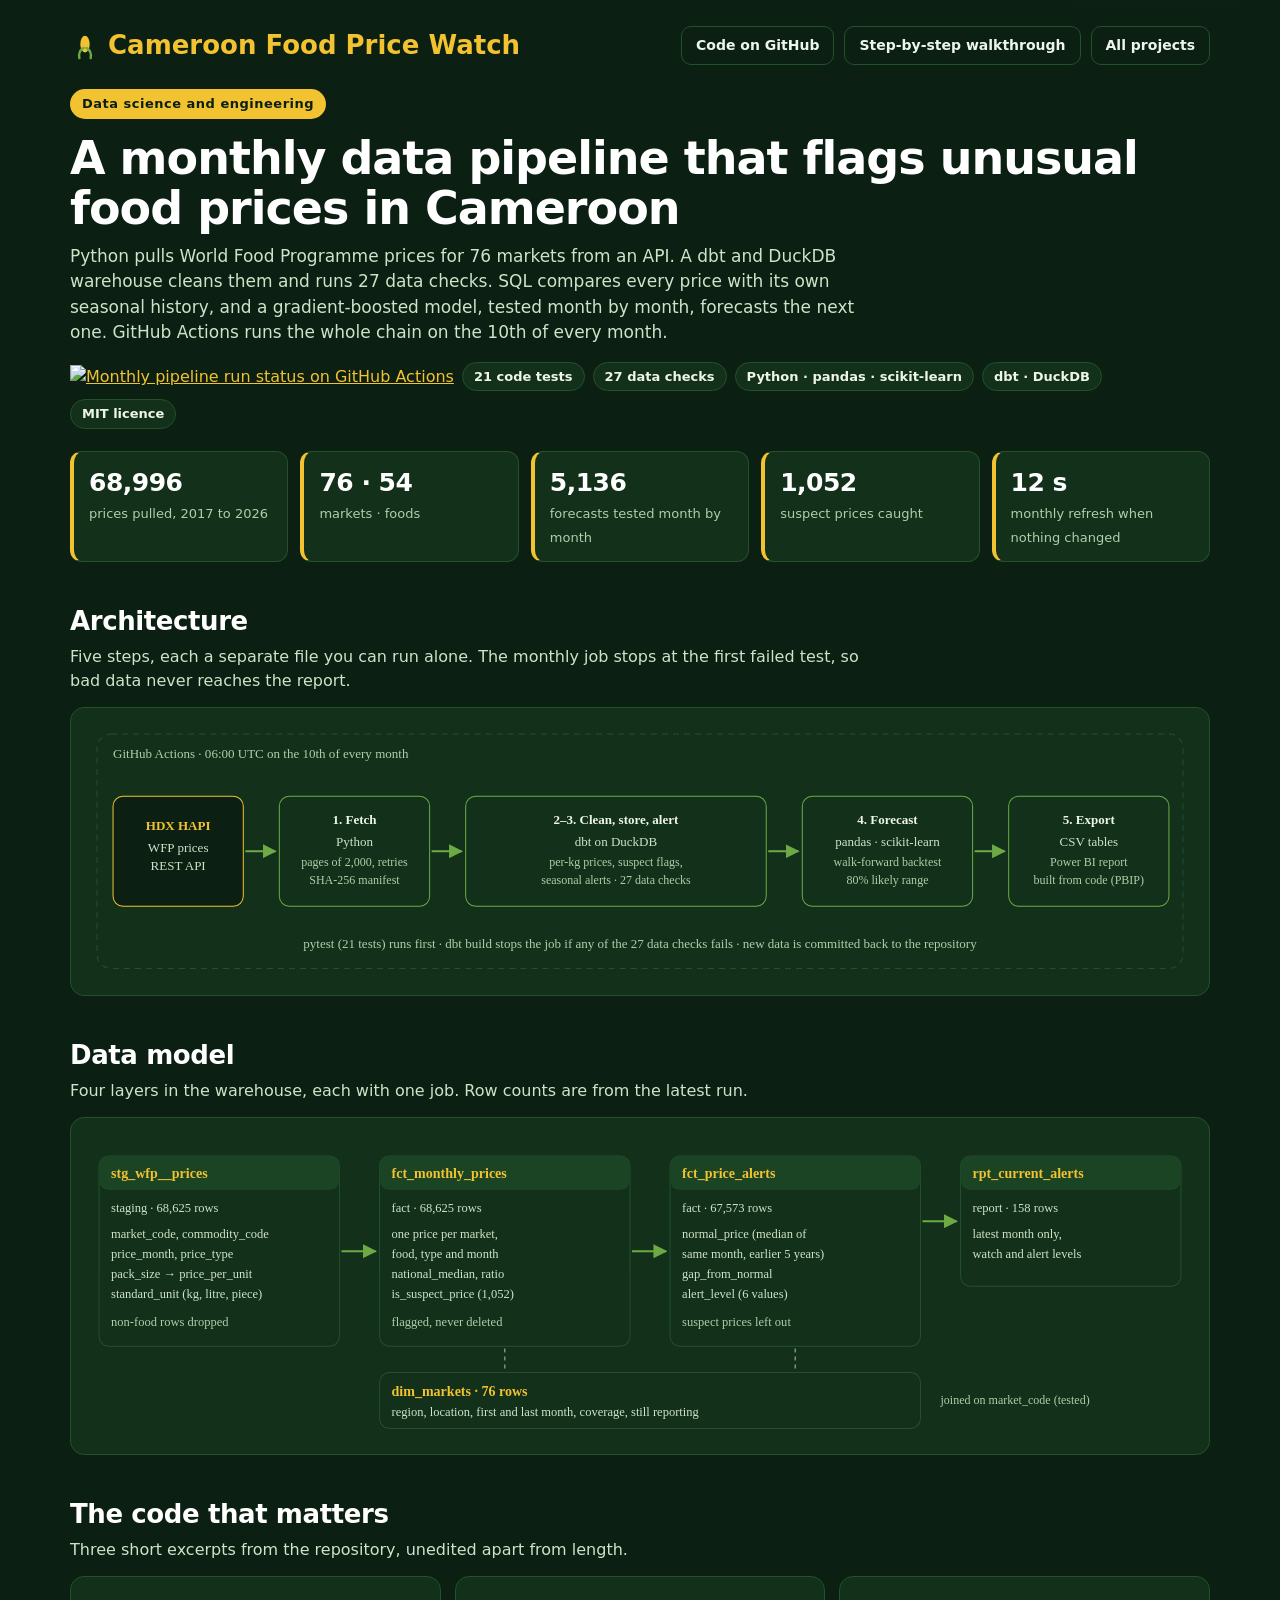
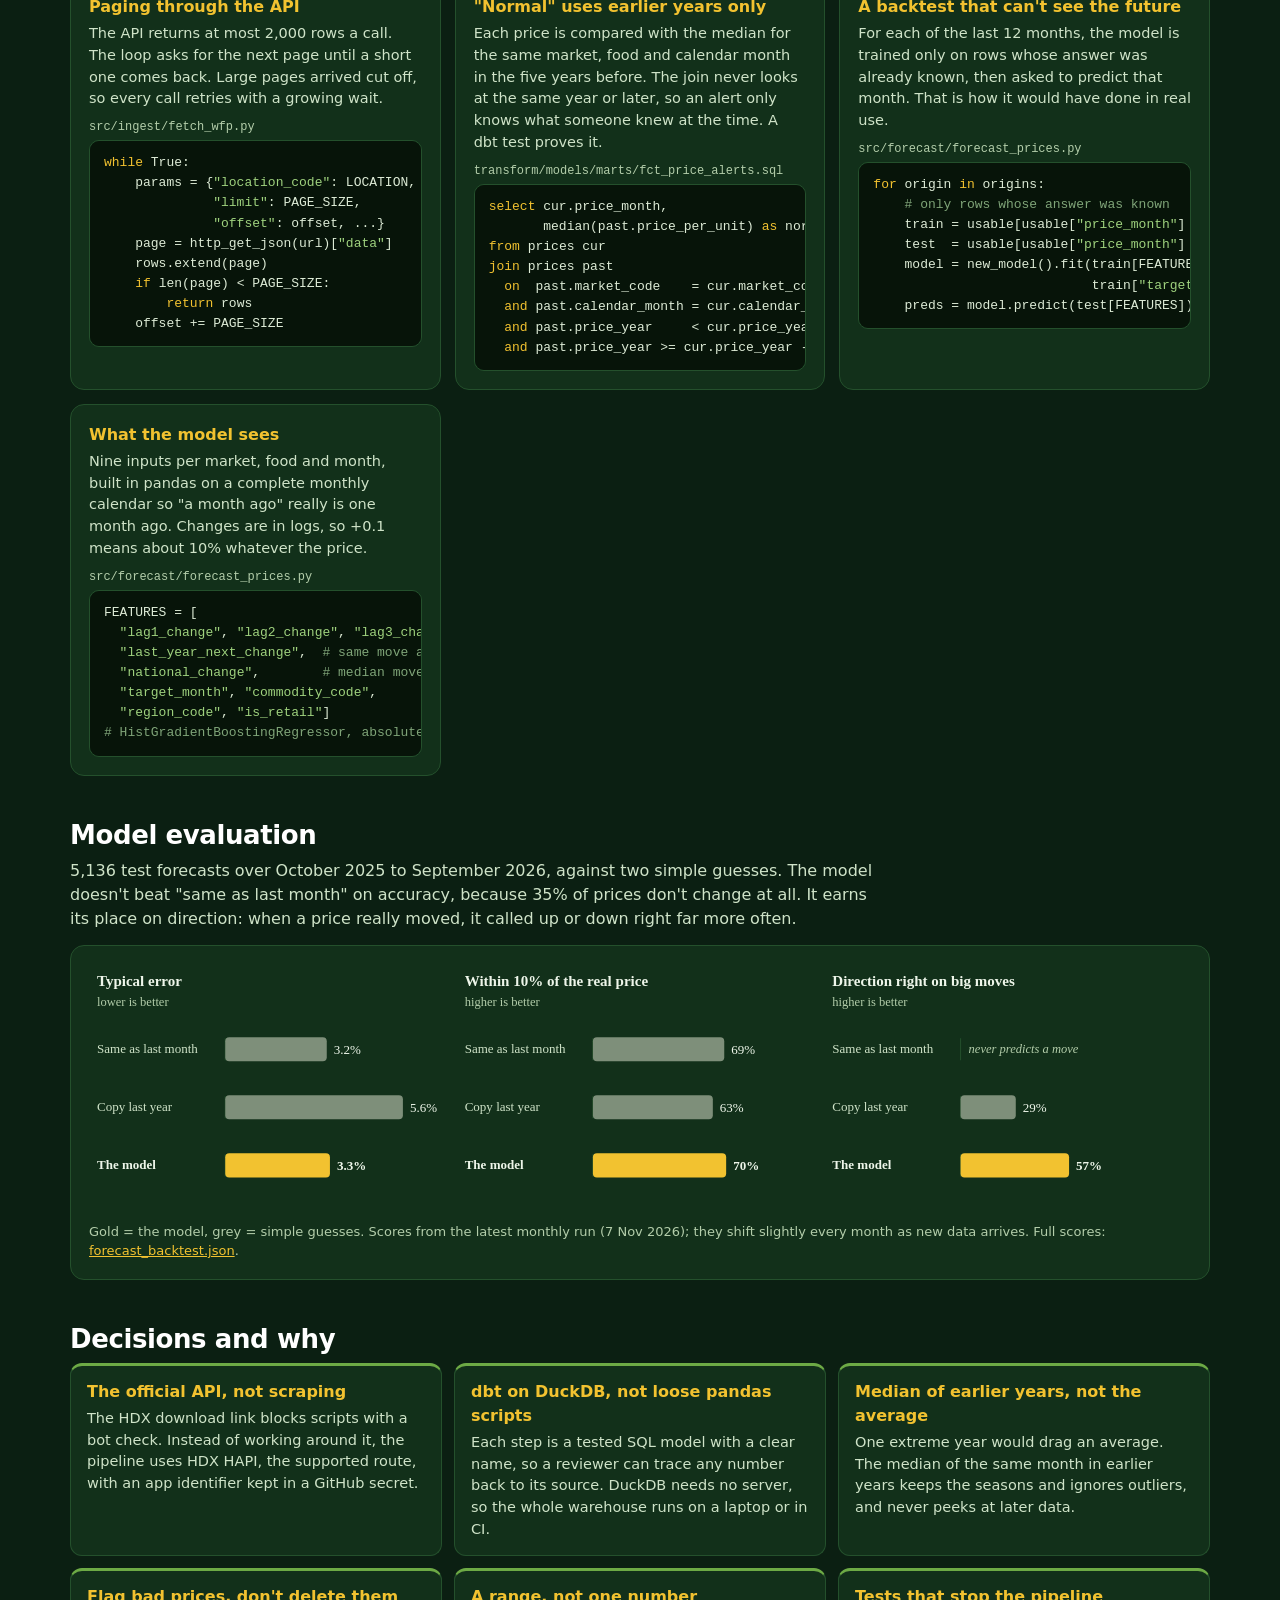
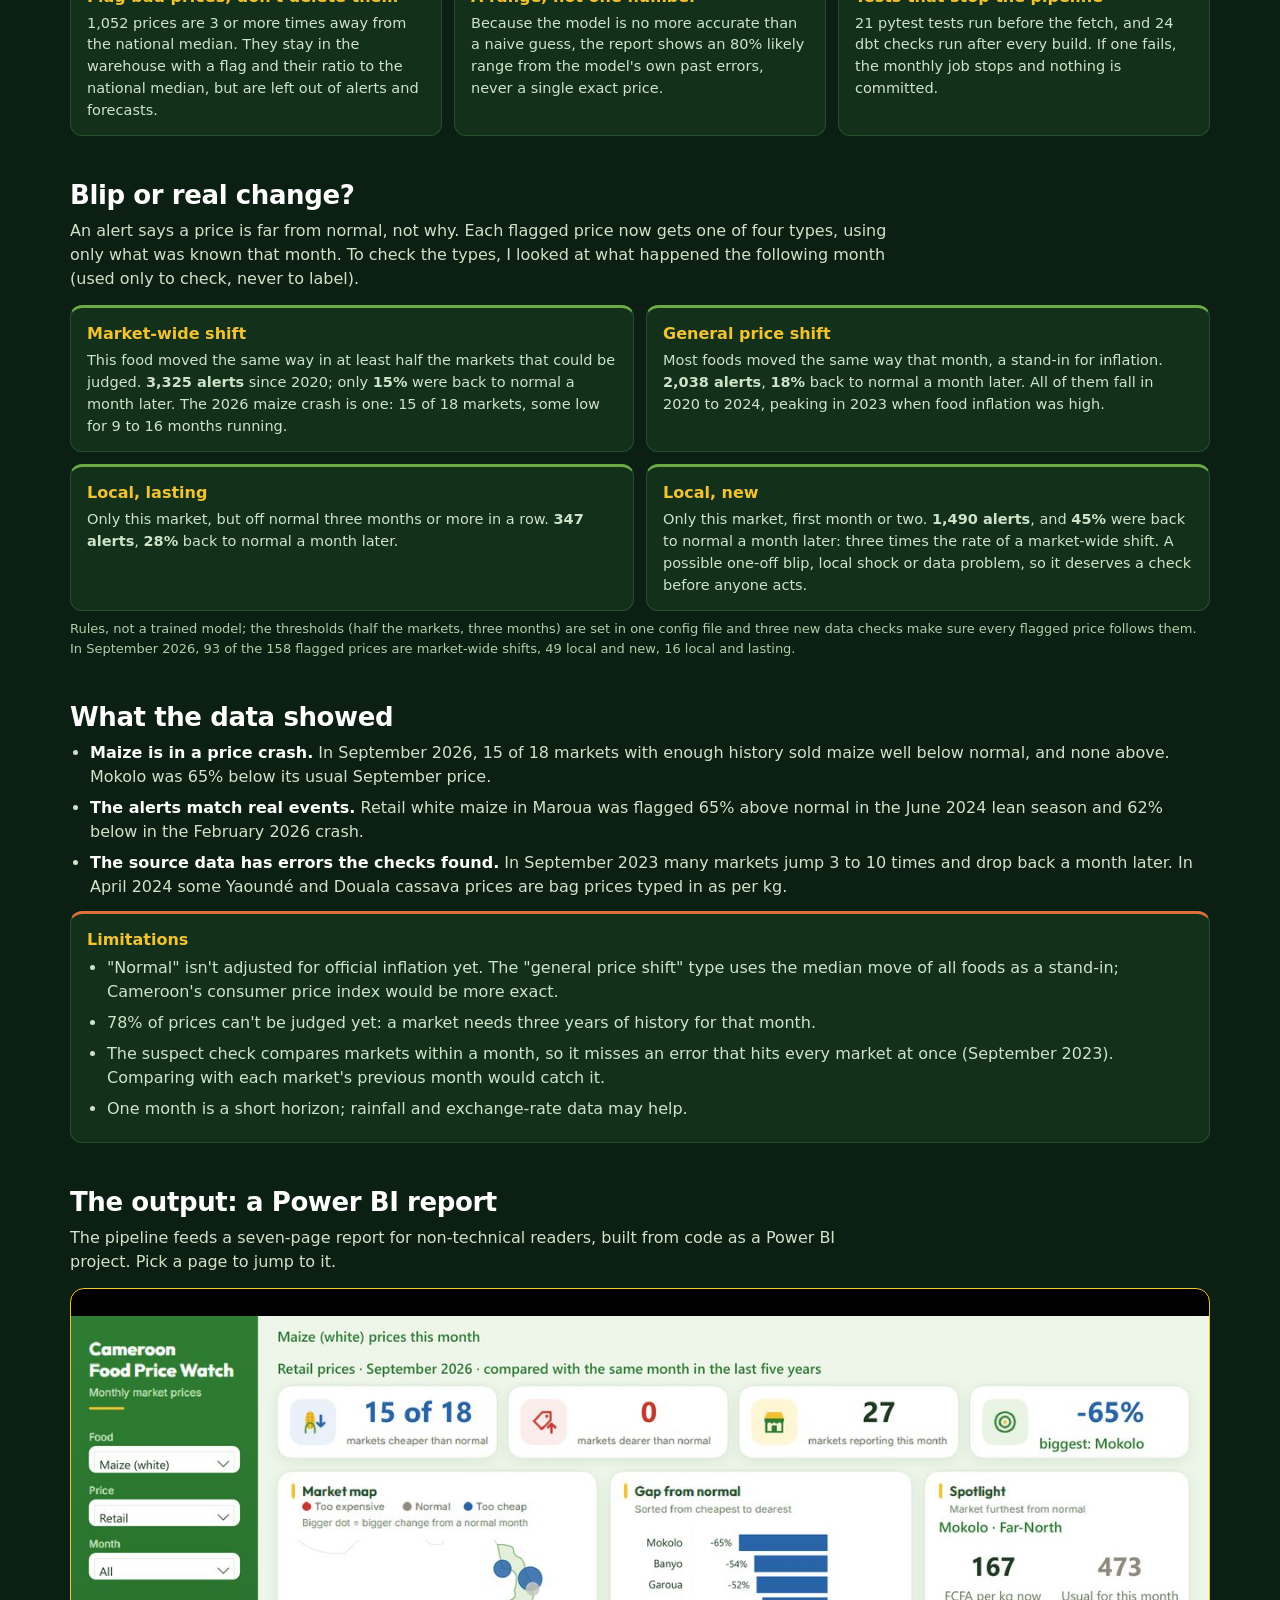
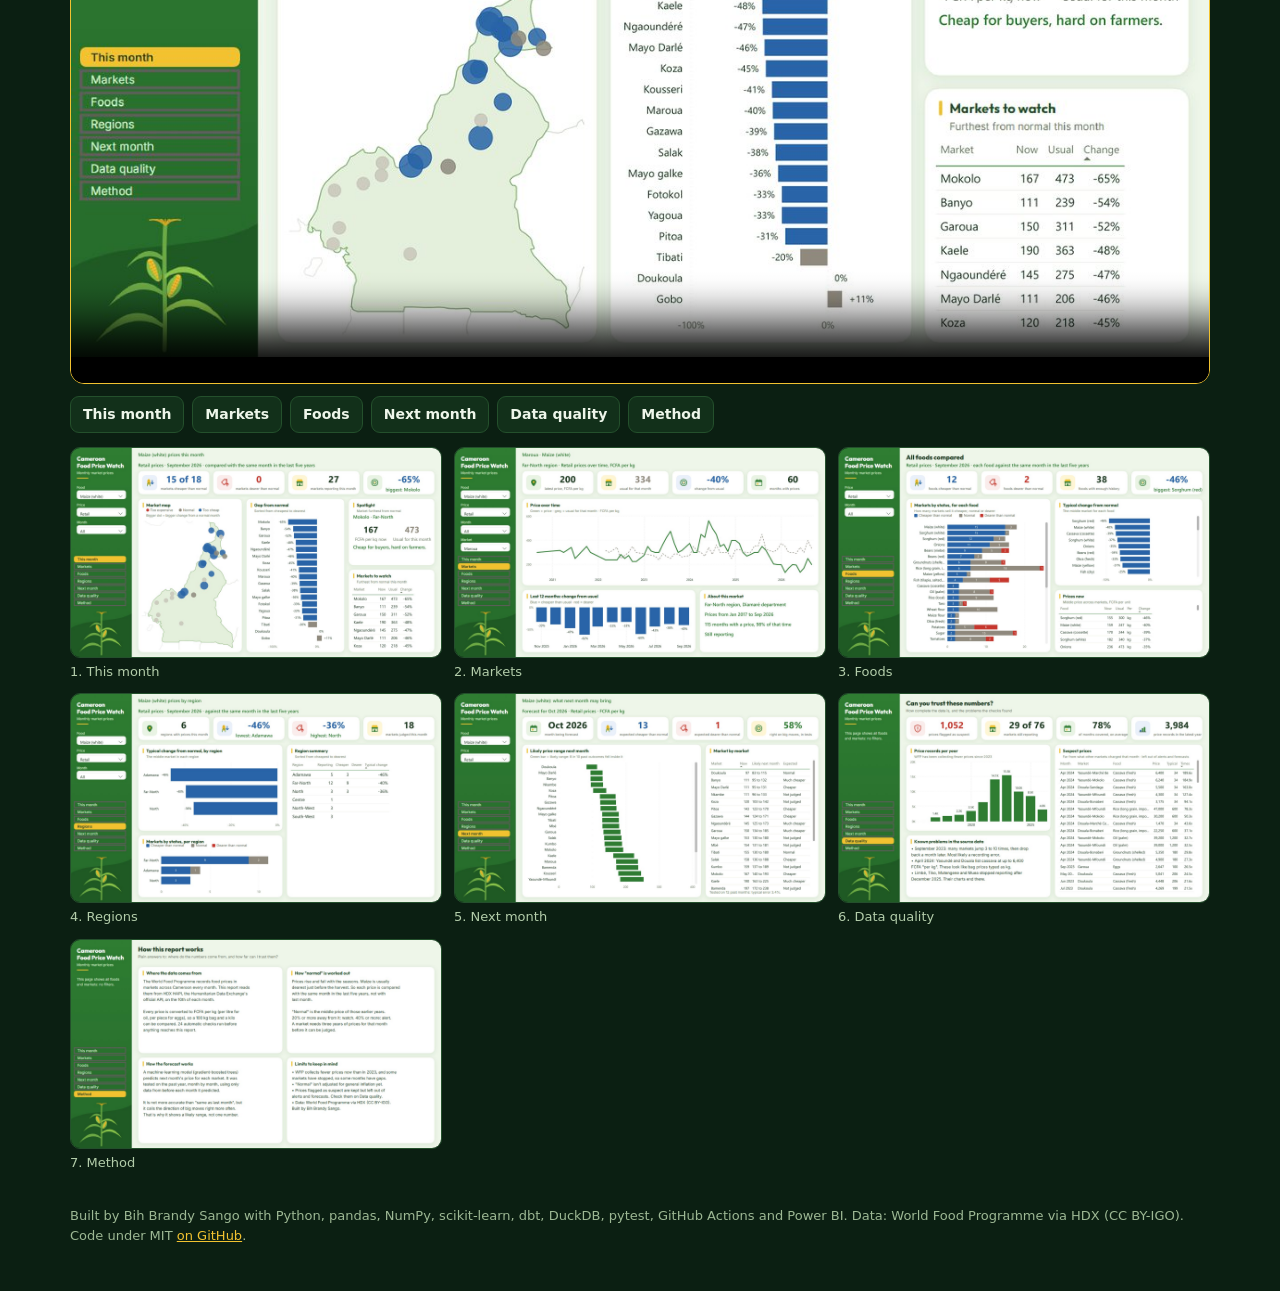
==== commit 63c1479b: "Food Price Watch: blip or real change section; 27 data checks Co-Authored-By: Claude Opus 5.5 <norep" ====
--- a/projects/food-price-watch/index.html
+++ b/projects/food-price-watch/index.html
@@ -1,15 +1,15 @@
 <!doctype html><html lang="en"><head><meta charset="utf-8"><meta name="viewport" content="width=device-width,initial-scale=1">
 <title>Cameroon Food Price Watch | Data science and engineering by Bih Brandy Sango</title>
-<meta name="description" content="A monthly data pipeline over World Food Programme prices in 76 Cameroon markets: Python ingestion, a dbt and DuckDB warehouse with 24 data checks, seasonal anomaly detection and a walk-forward tested forecast.">
-<meta property="og:title" content="Cameroon Food Price Watch: data pipeline, warehouse and tested forecast"><meta property="og:description" content="Python, dbt, DuckDB, scikit-learn and GitHub Actions over 68,996 WFP prices. 21 code tests, 24 data checks, monthly automated run. Built by Bih Brandy Sango."><meta property="og:image" content="https://bihbrandysango-cloud.github.io/projects/food-price-watch/pipeline-card.jpg"><meta property="og:url" content="https://bihbrandysango-cloud.github.io/projects/food-price-watch/"><meta property="og:type" content="website">
+<meta name="description" content="A monthly data pipeline over World Food Programme prices in 76 Cameroon markets: Python ingestion, a dbt and DuckDB warehouse with 27 data checks, seasonal anomaly detection and a walk-forward tested forecast.">
+<meta property="og:title" content="Cameroon Food Price Watch: data pipeline, warehouse and tested forecast"><meta property="og:description" content="Python, dbt, DuckDB, scikit-learn and GitHub Actions over 68,996 WFP prices. 21 code tests, 27 data checks, monthly automated run. Built by Bih Brandy Sango."><meta property="og:image" content="https://bihbrandysango-cloud.github.io/projects/food-price-watch/pipeline-card.jpg"><meta property="og:url" content="https://bihbrandysango-cloud.github.io/projects/food-price-watch/"><meta property="og:type" content="website">
 <link rel="icon" href="data:image/svg+xml,%3Csvg xmlns='http://www.w3.org/2000/svg' viewBox='0 0 64 64'%3E%3Crect width='64' height='64' rx='14' fill='%230B1F12'/%3E%3Cellipse cx='32' cy='30' rx='10' ry='18' fill='%23F2C230'/%3E%3Cpath d='M20 58c-2-10 2-18 9-22M44 58c2-10-2-18-9-22' stroke='%236DAA45' stroke-width='5' fill='none' stroke-linecap='round'/%3E%3C/svg%3E">
 <style>:root{color-scheme:dark;--bg:#0B1F12;--card:#12301A;--line:#24502C;--gold:#F2C230;--leaf:#6DAA45;--ink:#EEF6EA;--soft:#CFE3C8;--mute:#B3CDAA;--grey:#7E8F7A}*{box-sizing:border-box;margin:0}body{font-family:'Segoe UI',system-ui,sans-serif;background:radial-gradient(900px 500px at 90% -5%,rgba(109,170,69,.26),transparent 65%),var(--bg);color:#fff;line-height:1.5}.w{max-width:1180px;margin:auto;padding:26px 20px 46px}.top{display:flex;justify-content:space-between;align-items:center;gap:12px;flex-wrap:wrap}.logo{display:flex;align-items:center;gap:8px;font-size:26px;font-weight:700;color:var(--gold)}a{color:var(--gold)}.lk{display:flex;gap:10px;flex-wrap:wrap}.lk a{font-size:14px;font-weight:600;text-decoration:none;border:1px solid var(--line);padding:8px 14px;border-radius:10px;color:var(--ink)}.lk a:hover{border-color:var(--gold)}h1{font-size:clamp(28px,4.6vw,46px);letter-spacing:-1px;line-height:1.1;margin:14px 0 10px}.sub{color:var(--soft);font-size:17px;max-width:820px}.cap{display:inline-block;margin-top:24px;font-size:13px;font-weight:700;letter-spacing:.5px;color:var(--bg);background:var(--gold);padding:5px 12px;border-radius:999px}.badges{display:flex;flex-wrap:wrap;gap:8px;align-items:center;margin:16px 0 4px}.badges span{font-size:13px;font-weight:600;color:var(--ink);background:var(--card);border:1px solid var(--line);border-radius:999px;padding:4px 11px}.badges img{height:22px;display:block}.st{display:grid;grid-template-columns:repeat(auto-fit,minmax(160px,1fr));gap:12px;margin:22px 0 6px}.st div{background:var(--card);border:1px solid var(--line);border-left:4px solid var(--gold);border-radius:12px;padding:12px 15px}.st b{display:block;font-size:25px;letter-spacing:-.5px}.st span{font-size:13px;color:var(--mute)}h2{font-size:26px;margin:40px 0 4px;letter-spacing:-.4px}h2+.lead{color:var(--soft);margin-bottom:14px;max-width:820px}.panel{background:var(--card);border:1px solid var(--line);border-radius:14px;padding:18px}.panel svg{display:block;width:100%;height:auto}.scroll{overflow-x:auto}.scroll svg{min-width:860px}.grid2{display:grid;grid-template-columns:repeat(auto-fit,minmax(320px,1fr));gap:14px}.code h3{font-size:16px;color:var(--gold);margin-bottom:4px}.code p{color:var(--soft);font-size:14.5px;margin-bottom:10px}pre{background:#071409;border:1px solid var(--line);border-radius:10px;padding:12px 14px;overflow-x:auto;font:13px/1.55 Consolas,'Cascadia Mono',monospace;color:#DDEBD6}pre .c{color:#7FA478}pre .k{color:#F2C230}pre .s{color:#9FD27E}.file{font:12px Consolas,monospace;color:var(--mute);margin-bottom:6px}.dec{display:grid;grid-template-columns:repeat(auto-fit,minmax(300px,1fr));gap:12px}.dec section{background:var(--card);border:1px solid var(--line);border-top:3px solid var(--leaf);border-radius:12px;padding:14px 16px}.dec h3{font-size:16px;color:var(--gold);margin-bottom:4px}.dec p{color:var(--soft);font-size:14.5px}ul{padding-left:20px;color:var(--soft)}li{margin-bottom:7px}li b{color:#fff}.lim{border-top-color:#E0703A!important}video{display:block;width:100%;border-radius:14px;border:1.5px solid var(--gold);margin-top:14px;background:#000;aspect-ratio:1340/818}.ch{display:flex;flex-wrap:wrap;gap:8px;margin:12px 0 8px}.ch button{font:inherit;font-size:14px;font-weight:600;color:var(--ink);background:var(--card);border:1px solid var(--line);padding:7px 12px;border-radius:9px;cursor:pointer}.ch button:hover,.ch button.on{background:var(--gold);color:var(--bg);border-color:var(--gold)}.g{display:grid;grid-template-columns:repeat(auto-fill,minmax(300px,1fr));gap:12px;margin-top:14px}figure{margin:0}figure img{width:100%;display:block;border-radius:10px;border:1px solid var(--line)}figcaption{font-size:13px;color:var(--mute);margin-top:4px}.note{font-size:13px;color:var(--mute);margin-top:8px}.ft{margin-top:34px;font-size:13px;color:#9DB894}.tip{position:fixed;pointer-events:none;background:#071409;border:1px solid var(--gold);color:var(--ink);font-size:13px;padding:6px 9px;border-radius:8px;opacity:0;transition:opacity .1s;z-index:9}svg .bar{cursor:default}@media(max-width:480px){.g{grid-template-columns:1fr}h2{font-size:22px}}</style></head><body><div class="w">
 <div class="top"><div class="logo"><svg width="30" height="30" viewBox="0 0 64 64" aria-hidden="true"><ellipse cx="32" cy="28" rx="10" ry="18" fill="#F2C230"/><path d="M20 58c-2-10 2-18 9-22M44 58c2-10-2-18-9-22" stroke="#6DAA45" stroke-width="5" fill="none" stroke-linecap="round"/></svg>Cameroon Food Price Watch</div><div class="lk"><a href="https://github.com/bihbrandysango-cloud/cameroon-food-price-watch" target="_blank" rel="noopener">Code on GitHub</a><a href="behind-the-dashboard.html">Step-by-step walkthrough</a><a href="../../projects.html#data-science">All projects</a></div></div>
 
 <span class="cap">Data science and engineering</span>
 <h1>A monthly data pipeline that flags unusual food prices in Cameroon</h1>
-<p class="sub">Python pulls World Food Programme prices for 76 markets from an API. A dbt and DuckDB warehouse cleans them and runs 24 data checks. SQL compares every price with its own seasonal history, and a gradient-boosted model, tested month by month, forecasts the next one. GitHub Actions runs the whole chain on the 10th of every month.</p>
-<div class="badges"><a href="https://github.com/bihbrandysango-cloud/cameroon-food-price-watch/actions/workflows/monthly-fetch.yml" target="_blank" rel="noopener"><img src="https://github.com/bihbrandysango-cloud/cameroon-food-price-watch/actions/workflows/monthly-fetch.yml/badge.svg" alt="Monthly pipeline run status on GitHub Actions"></a><span>21 code tests</span><span>24 data checks</span><span>Python · pandas · scikit-learn</span><span>dbt · DuckDB</span><span>MIT licence</span></div>
+<p class="sub">Python pulls World Food Programme prices for 76 markets from an API. A dbt and DuckDB warehouse cleans them and runs 27 data checks. SQL compares every price with its own seasonal history, and a gradient-boosted model, tested month by month, forecasts the next one. GitHub Actions runs the whole chain on the 10th of every month.</p>
+<div class="badges"><a href="https://github.com/bihbrandysango-cloud/cameroon-food-price-watch/actions/workflows/monthly-fetch.yml" target="_blank" rel="noopener"><img src="https://github.com/bihbrandysango-cloud/cameroon-food-price-watch/actions/workflows/monthly-fetch.yml/badge.svg" alt="Monthly pipeline run status on GitHub Actions"></a><span>21 code tests</span><span>27 data checks</span><span>Python · pandas · scikit-learn</span><span>dbt · DuckDB</span><span>MIT licence</span></div>
 <div class="st"><div><b>68,996</b><span>prices pulled, 2017 to 2026</span></div><div><b>76 · 54</b><span>markets · foods</span></div><div><b>5,136</b><span>forecasts tested month by month</span></div><div><b>1,052</b><span>suspect prices caught</span></div><div><b>12 s</b><span>monthly refresh when nothing changed</span></div></div>
 
 <h2>Architecture</h2><p class="lead">Five steps, each a separate file you can run alone. The monthly job stops at the first failed test, so bad data never reaches the report.</p>
@@ -19,12 +19,12 @@
 <g font-family="Segoe UI" font-size="13" fill="#EEF6EA">
 <rect x="24" y="70" width="130" height="110" rx="10" fill="#0B1F12" stroke="#F2C230"/><text x="89" y="104" text-anchor="middle" font-weight="700" fill="#F2C230">HDX HAPI</text><text x="89" y="126" text-anchor="middle" fill="#CFE3C8">WFP prices</text><text x="89" y="144" text-anchor="middle" fill="#CFE3C8">REST API</text>
 <rect x="190" y="70" width="150" height="110" rx="10" fill="#12301A" stroke="#6DAA45"/><text x="265" y="98" text-anchor="middle" font-weight="700">1. Fetch</text><text x="265" y="120" text-anchor="middle" fill="#CFE3C8">Python</text><text x="265" y="140" text-anchor="middle" fill="#B3CDAA" font-size="12">pages of 2,000, retries</text><text x="265" y="158" text-anchor="middle" fill="#B3CDAA" font-size="12">SHA-256 manifest</text>
-<rect x="376" y="70" width="300" height="110" rx="10" fill="#12301A" stroke="#6DAA45"/><text x="526" y="98" text-anchor="middle" font-weight="700">2–3. Clean, store, alert</text><text x="526" y="120" text-anchor="middle" fill="#CFE3C8">dbt on DuckDB</text><text x="526" y="140" text-anchor="middle" fill="#B3CDAA" font-size="12">per-kg prices, suspect flags,</text><text x="526" y="158" text-anchor="middle" fill="#B3CDAA" font-size="12">seasonal alerts · 24 data checks</text>
+<rect x="376" y="70" width="300" height="110" rx="10" fill="#12301A" stroke="#6DAA45"/><text x="526" y="98" text-anchor="middle" font-weight="700">2–3. Clean, store, alert</text><text x="526" y="120" text-anchor="middle" fill="#CFE3C8">dbt on DuckDB</text><text x="526" y="140" text-anchor="middle" fill="#B3CDAA" font-size="12">per-kg prices, suspect flags,</text><text x="526" y="158" text-anchor="middle" fill="#B3CDAA" font-size="12">seasonal alerts · 27 data checks</text>
 <rect x="712" y="70" width="170" height="110" rx="10" fill="#12301A" stroke="#6DAA45"/><text x="797" y="98" text-anchor="middle" font-weight="700">4. Forecast</text><text x="797" y="120" text-anchor="middle" fill="#CFE3C8">pandas · scikit-learn</text><text x="797" y="140" text-anchor="middle" fill="#B3CDAA" font-size="12">walk-forward backtest</text><text x="797" y="158" text-anchor="middle" fill="#B3CDAA" font-size="12">80% likely range</text>
 <rect x="918" y="70" width="160" height="110" rx="10" fill="#12301A" stroke="#6DAA45"/><text x="998" y="98" text-anchor="middle" font-weight="700">5. Export</text><text x="998" y="120" text-anchor="middle" fill="#CFE3C8">CSV tables</text><text x="998" y="140" text-anchor="middle" fill="#B3CDAA" font-size="12">Power BI report</text><text x="998" y="158" text-anchor="middle" fill="#B3CDAA" font-size="12">built from code (PBIP)</text>
 </g>
 <g stroke="#6DAA45" stroke-width="2" marker-end="url(#ar)"><line x1="156" y1="125" x2="186" y2="125"/><line x1="342" y1="125" x2="372" y2="125"/><line x1="678" y1="125" x2="708" y2="125"/><line x1="884" y1="125" x2="914" y2="125"/></g>
-<text x="550" y="222" text-anchor="middle" font-family="Segoe UI" font-size="13" fill="#B3CDAA">pytest (21 tests) runs first · dbt build stops the job if any of the 24 data checks fails · new data is committed back to the repository</text>
+<text x="550" y="222" text-anchor="middle" font-family="Segoe UI" font-size="13" fill="#B3CDAA">pytest (21 tests) runs first · dbt build stops the job if any of the 27 data checks fails · new data is committed back to the repository</text>
 </svg></div>
 
 <h2>Data model</h2><p class="lead">Four layers in the warehouse, each with one job. Row counts are from the latest run.</p>
@@ -91,9 +91,18 @@
 <section><h3>Tests that stop the pipeline</h3><p>21 pytest tests run before the fetch, and 24 dbt checks run after every build. If one fails, the monthly job stops and nothing is committed.</p></section>
 </div>
 
+<h2>Blip or real change?</h2><p class="lead">An alert says a price is far from normal, not why. Each flagged price now gets one of four types, using only what was known that month. To check the types, I looked at what happened the following month (used only to check, never to label).</p>
+<div class="dec" style="grid-template-columns:repeat(auto-fit,minmax(min(100%,420px),1fr))">
+<section><h3>Market-wide shift</h3><p>This food moved the same way in at least half the markets that could be judged. <b>3,325 alerts</b> since 2020; only <b>15%</b> were back to normal a month later. The 2026 maize crash is one: 15 of 18 markets, some low for 9 to 16 months running.</p></section>
+<section><h3>General price shift</h3><p>Most foods moved the same way that month, a stand-in for inflation. <b>2,038 alerts</b>, <b>18%</b> back to normal a month later. All of them fall in 2020 to 2024, peaking in 2023 when food inflation was high.</p></section>
+<section><h3>Local, lasting</h3><p>Only this market, but off normal three months or more in a row. <b>347 alerts</b>, <b>28%</b> back to normal a month later.</p></section>
+<section><h3>Local, new</h3><p>Only this market, first month or two. <b>1,490 alerts</b>, and <b>45%</b> were back to normal a month later: three times the rate of a market-wide shift. A possible one-off blip, local shock or data problem, so it deserves a check before anyone acts.</p></section>
+</div>
+<p class="note">Rules, not a trained model; the thresholds (half the markets, three months) are set in one config file and three new data checks make sure every flagged price follows them. In September 2026, 93 of the 158 flagged prices are market-wide shifts, 49 local and new, 16 local and lasting.</p>
+
 <h2>What the data showed</h2>
 <ul><li><b>Maize is in a price crash.</b> In September 2026, 15 of 18 markets with enough history sold maize well below normal, and none above. Mokolo was 65% below its usual September price.</li><li><b>The alerts match real events.</b> Retail white maize in Maroua was flagged 65% above normal in the June 2024 lean season and 62% below in the February 2026 crash.</li><li><b>The source data has errors the checks found.</b> In September 2023 many markets jump 3 to 10 times and drop back a month later. In April 2024 some Yaoundé and Douala cassava prices are bag prices typed in as per kg.</li></ul>
-<div class="dec" style="margin-top:12px"><section class="lim"><h3>Limitations</h3><ul><li>"Normal" isn't adjusted for inflation yet; Cameroon's consumer price index would fix that.</li><li>78% of prices can't be judged yet: a market needs three years of history for that month.</li><li>The suspect check compares markets within a month, so it misses an error that hits every market at once (September 2023). Comparing with each market's previous month would catch it.</li><li>One month is a short horizon; rainfall and exchange-rate data may help.</li></ul></section></div>
+<div class="dec" style="margin-top:12px"><section class="lim"><h3>Limitations</h3><ul><li>"Normal" isn't adjusted for official inflation yet. The "general price shift" type uses the median move of all foods as a stand-in; Cameroon's consumer price index would be more exact.</li><li>78% of prices can't be judged yet: a market needs three years of history for that month.</li><li>The suspect check compares markets within a month, so it misses an error that hits every market at once (September 2023). Comparing with each market's previous month would catch it.</li><li>One month is a short horizon; rainfall and exchange-rate data may help.</li></ul></section></div>
 
 <h2>The output: a Power BI report</h2><p class="lead">The pipeline feeds a seven-page report for non-technical readers, built from code as a Power BI project. Pick a page to jump to it.</p>
 <video id="v" src="food-price-tour.mp4" poster="poster.jpg" controls playsinline preload="metadata" aria-label="Screen recording of the Cameroon Food Price Watch Power BI report, with captions"></video>
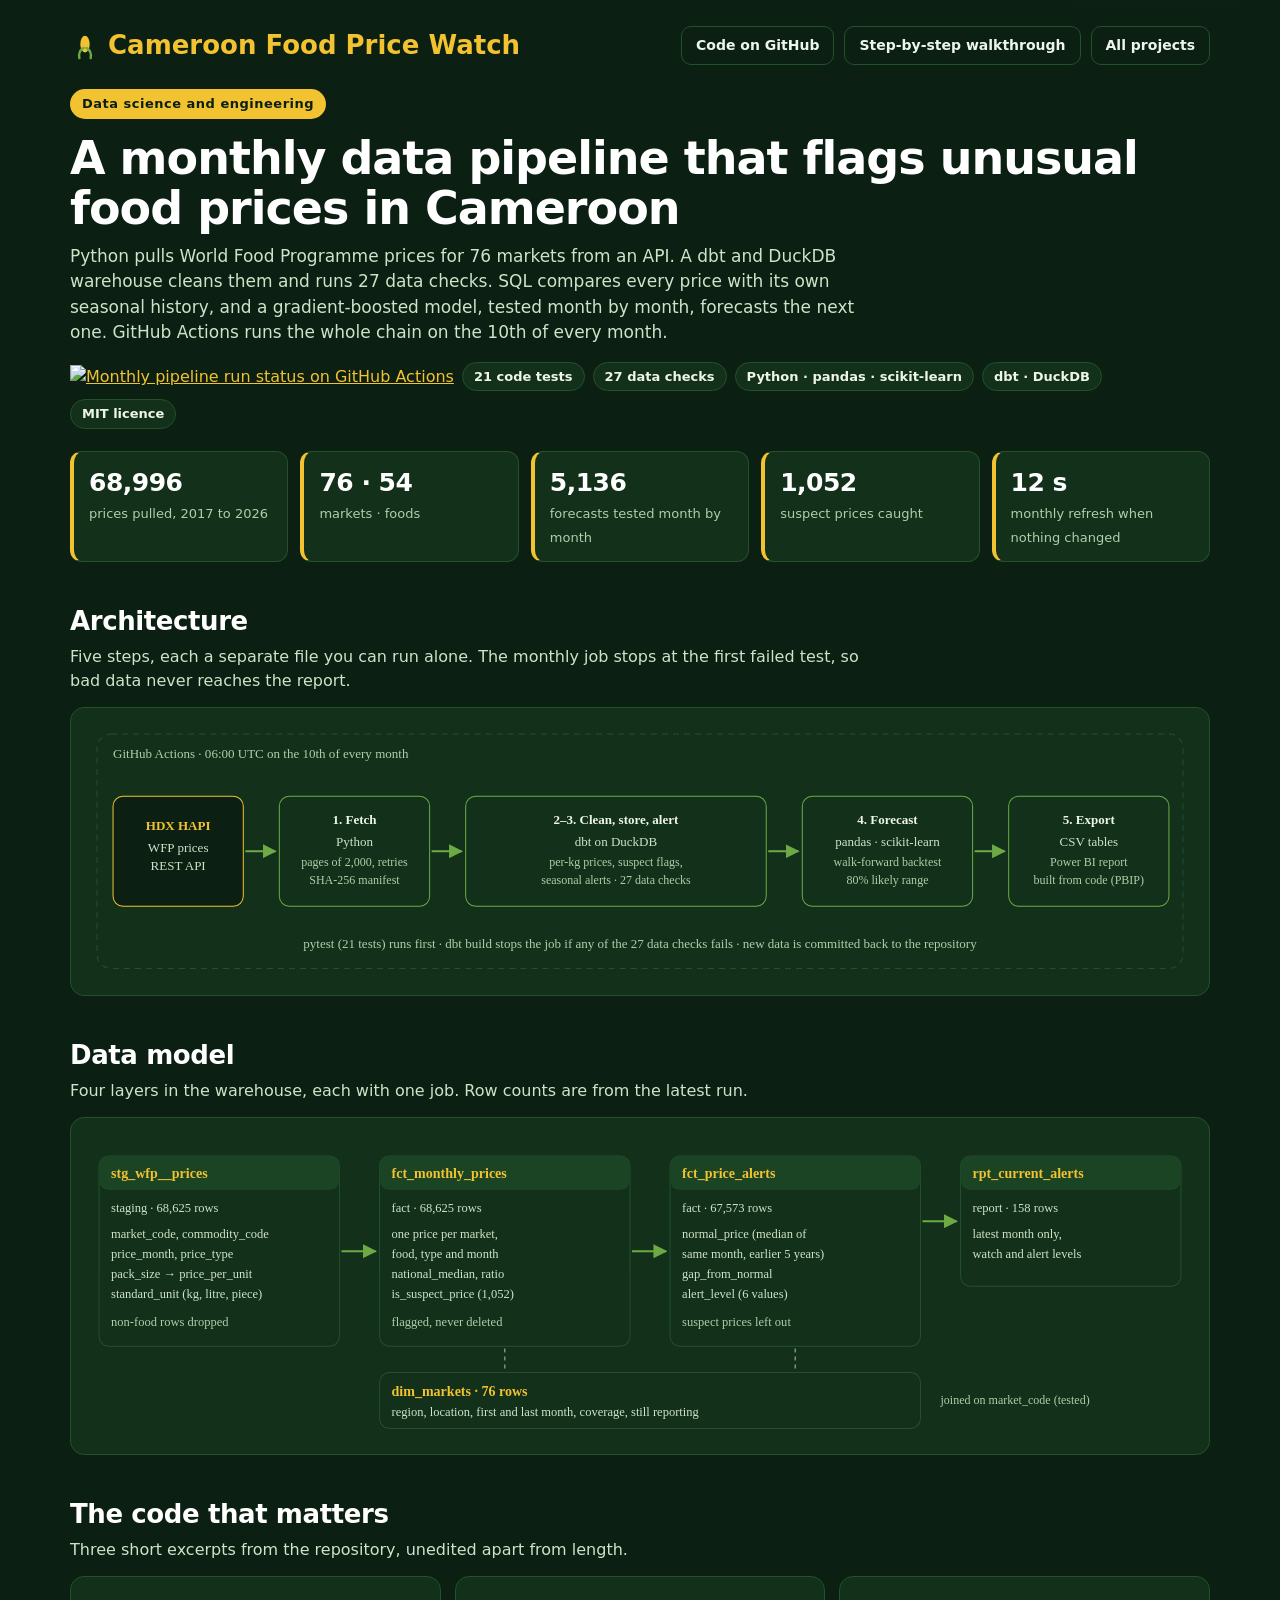
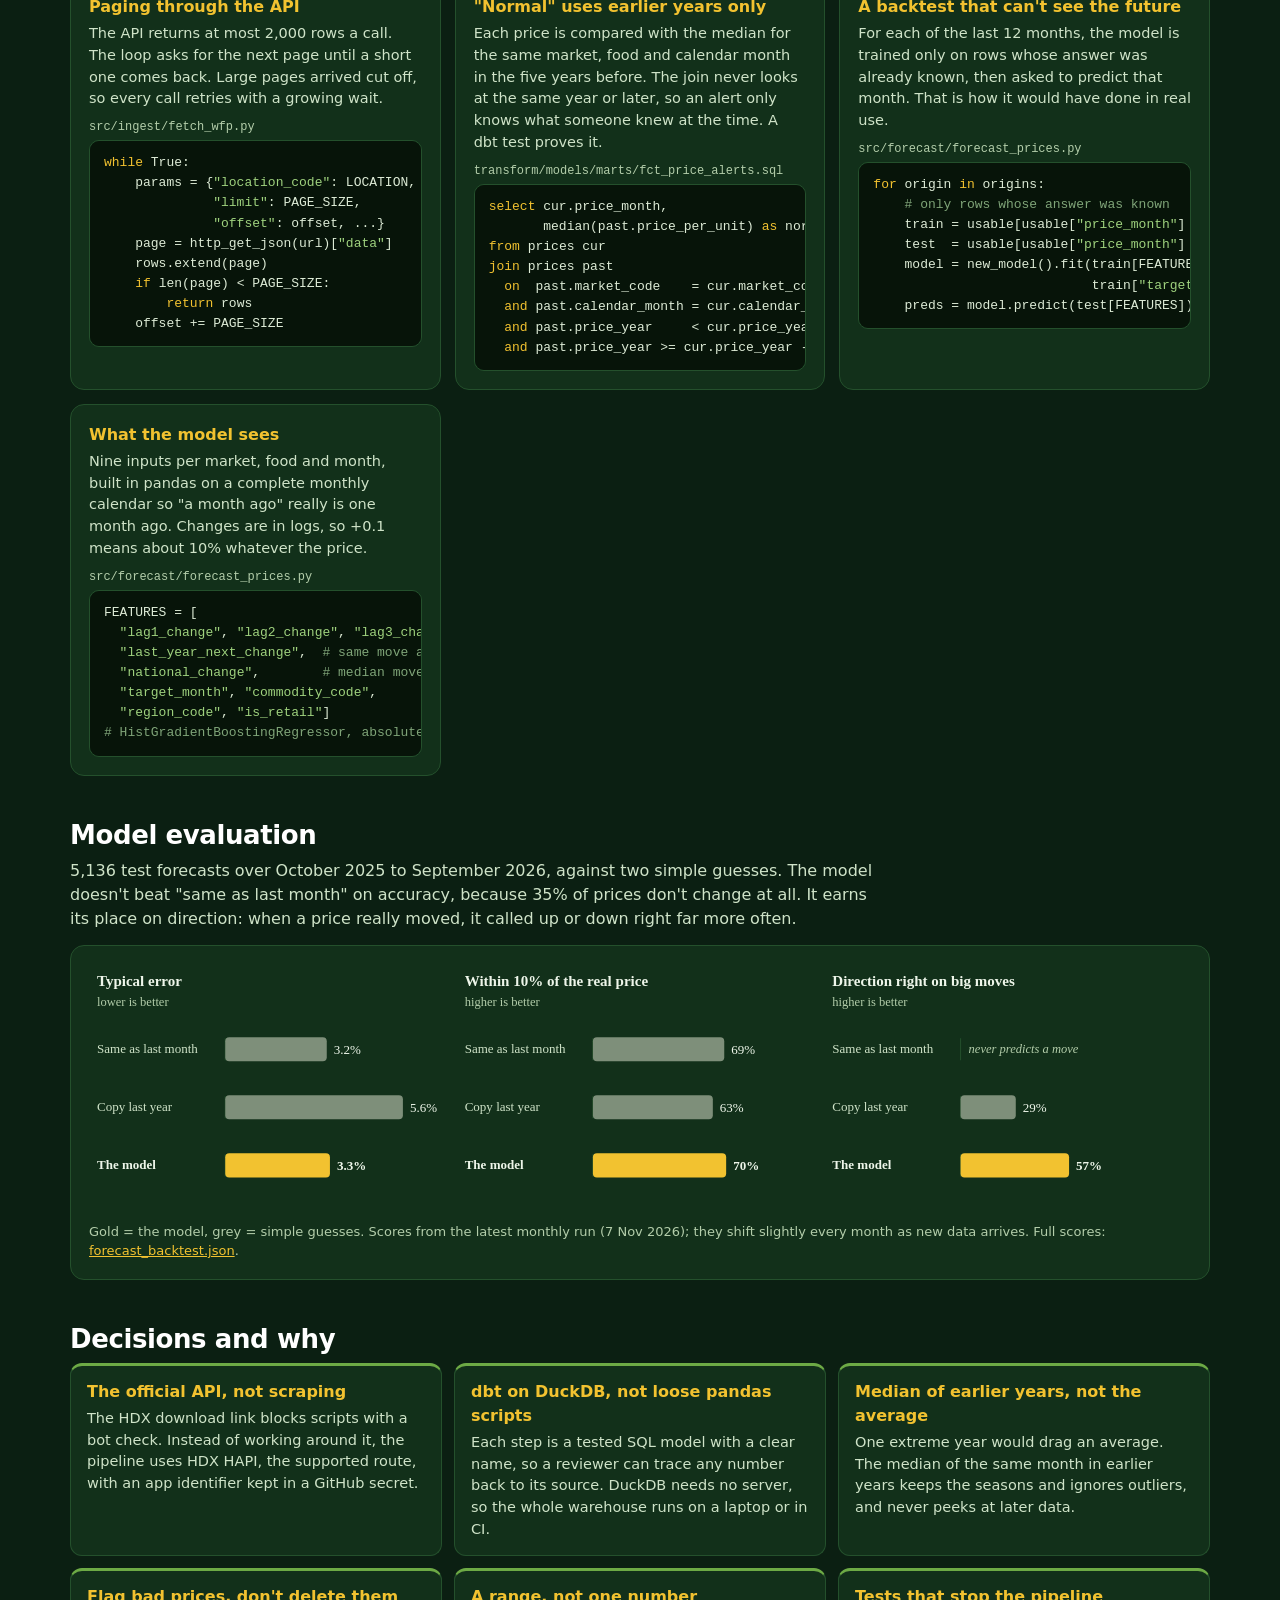
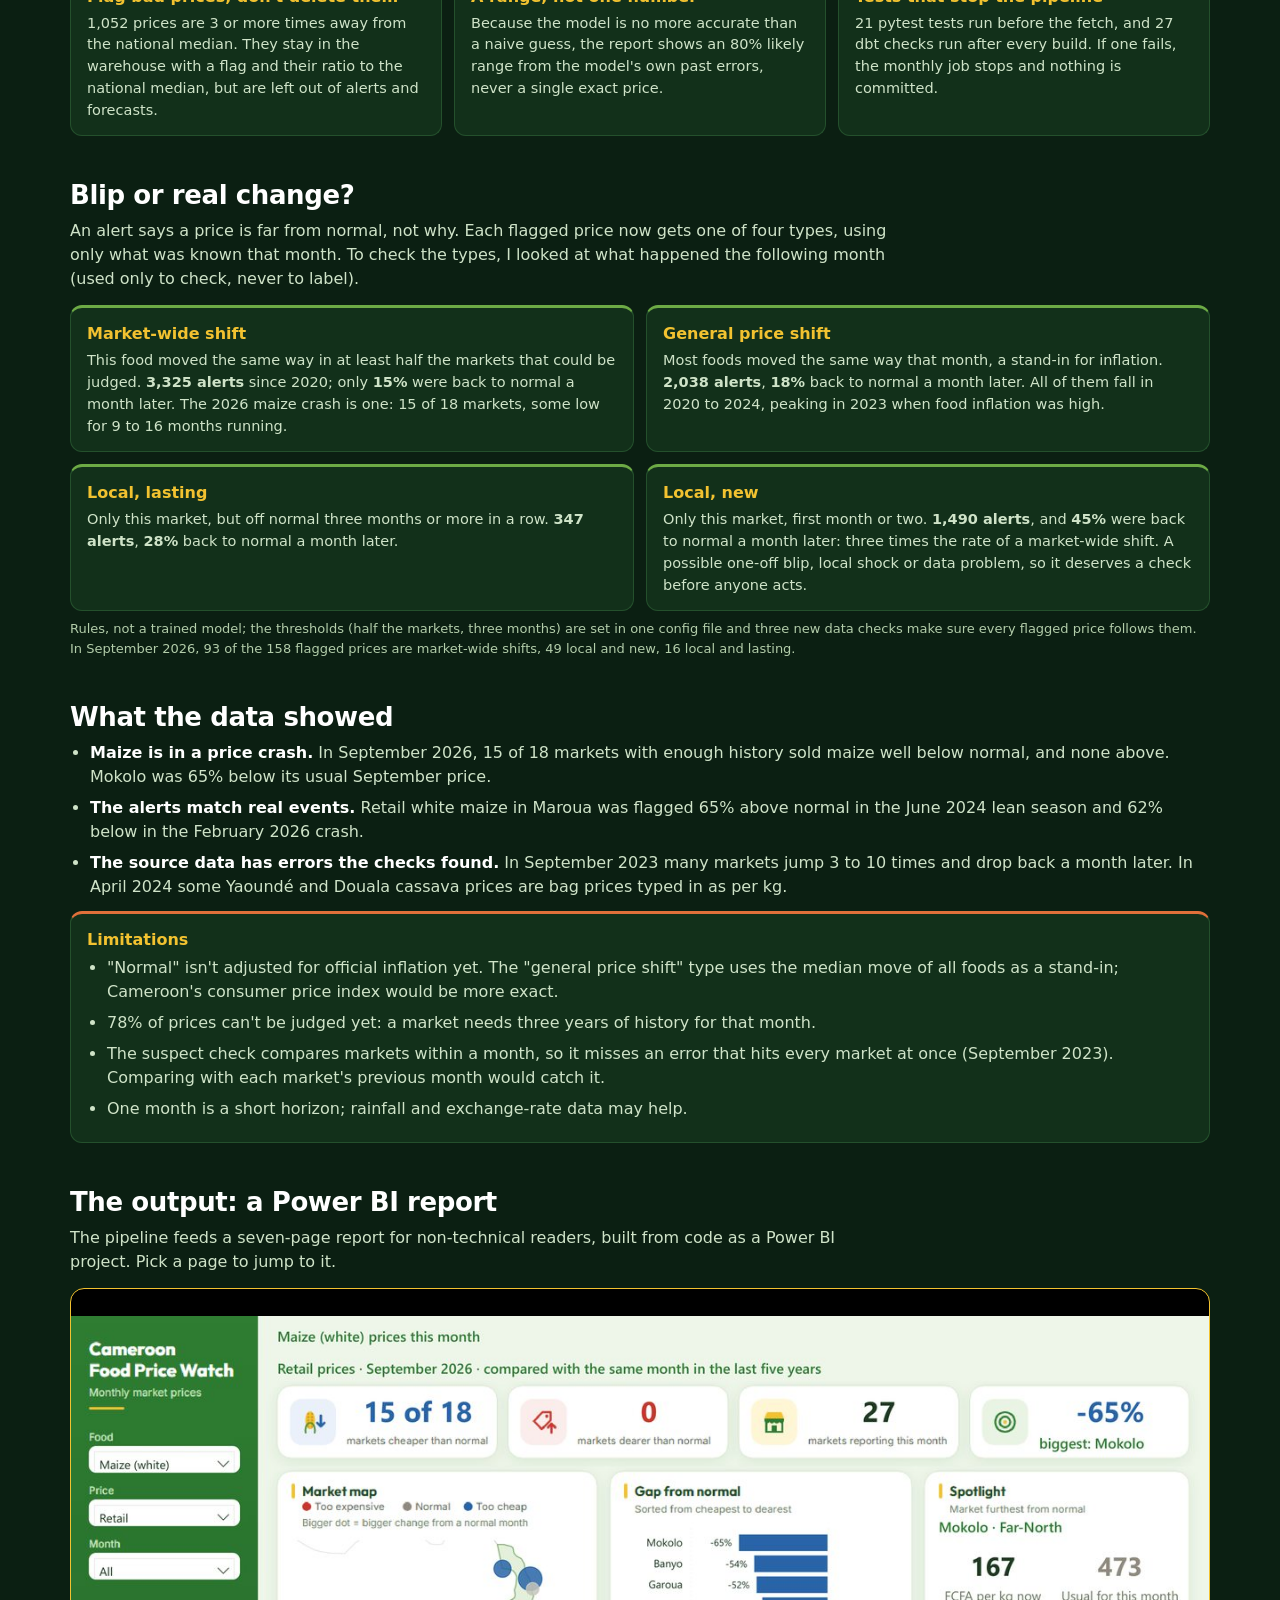
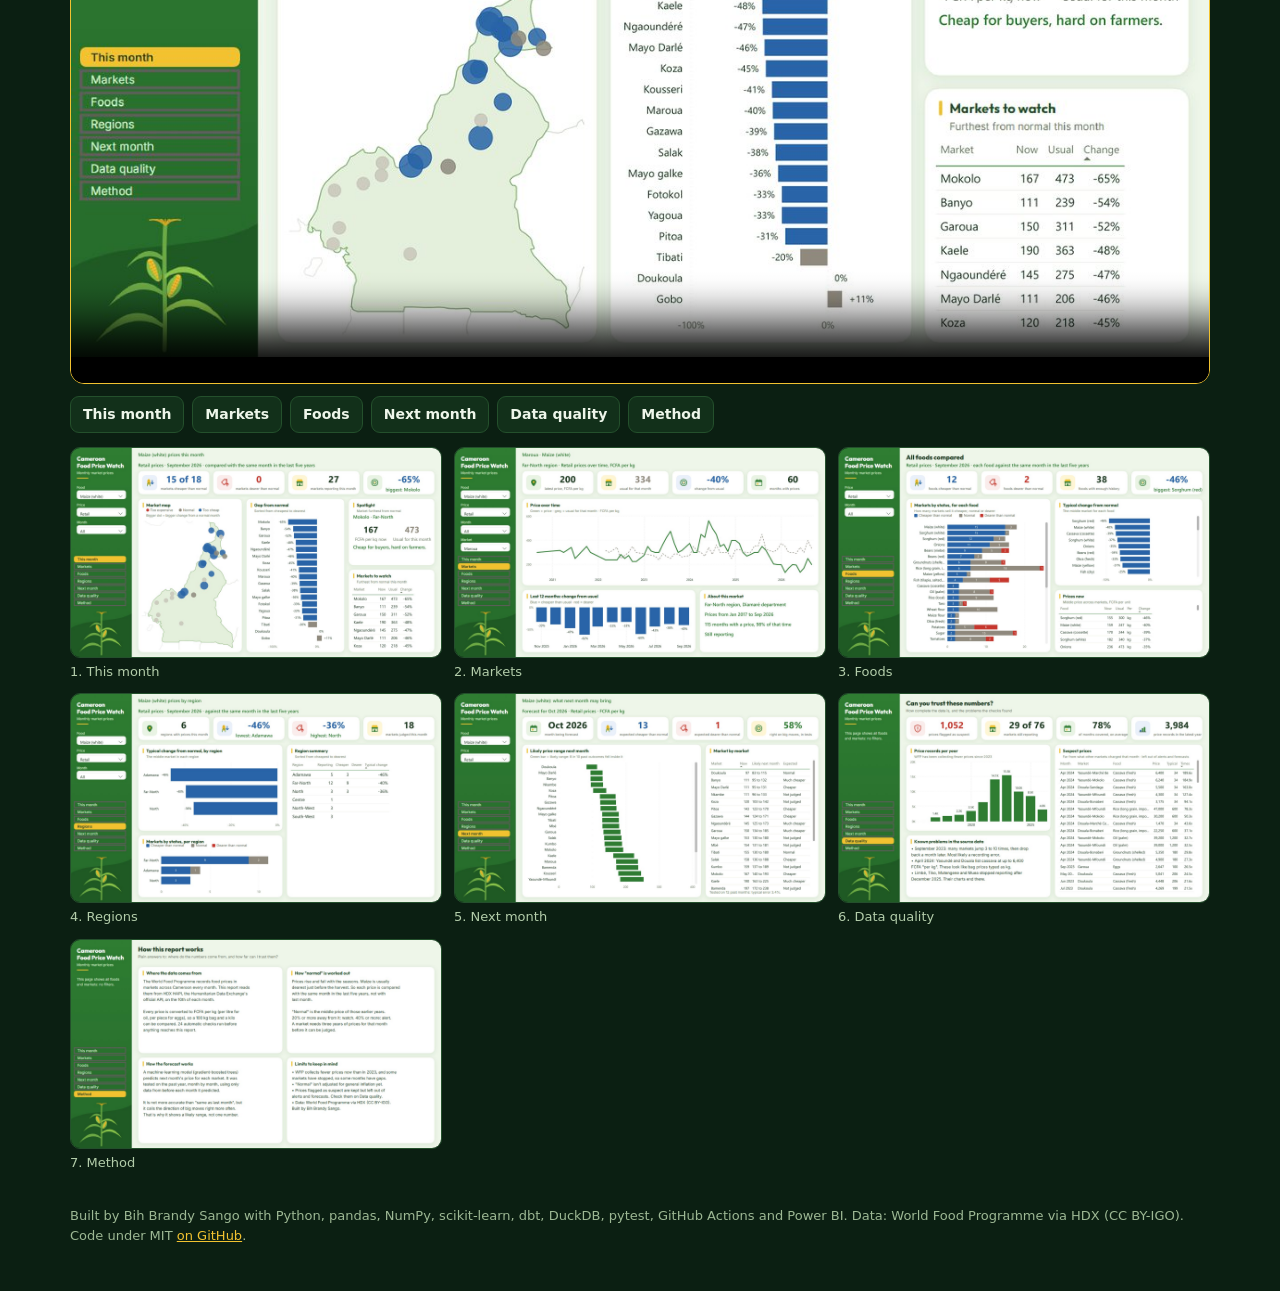
==== commit 73aee6ca: "Food Price Watch: 27 dbt checks in the decisions box Co-Authored-By: Claude Opus 5.5 <noreply@anthro" ====
--- a/projects/food-price-watch/index.html
+++ b/projects/food-price-watch/index.html
@@ -88,7 +88,7 @@
 <section><h3>Median of earlier years, not the average</h3><p>One extreme year would drag an average. The median of the same month in earlier years keeps the seasons and ignores outliers, and never peeks at later data.</p></section>
 <section><h3>Flag bad prices, don't delete them</h3><p>1,052 prices are 3 or more times away from the national median. They stay in the warehouse with a flag and their ratio to the national median, but are left out of alerts and forecasts.</p></section>
 <section><h3>A range, not one number</h3><p>Because the model is no more accurate than a naive guess, the report shows an 80% likely range from the model's own past errors, never a single exact price.</p></section>
-<section><h3>Tests that stop the pipeline</h3><p>21 pytest tests run before the fetch, and 24 dbt checks run after every build. If one fails, the monthly job stops and nothing is committed.</p></section>
+<section><h3>Tests that stop the pipeline</h3><p>21 pytest tests run before the fetch, and 27 dbt checks run after every build. If one fails, the monthly job stops and nothing is committed.</p></section>
 </div>
 
 <h2>Blip or real change?</h2><p class="lead">An alert says a price is far from normal, not why. Each flagged price now gets one of four types, using only what was known that month. To check the types, I looked at what happened the following month (used only to check, never to label).</p>
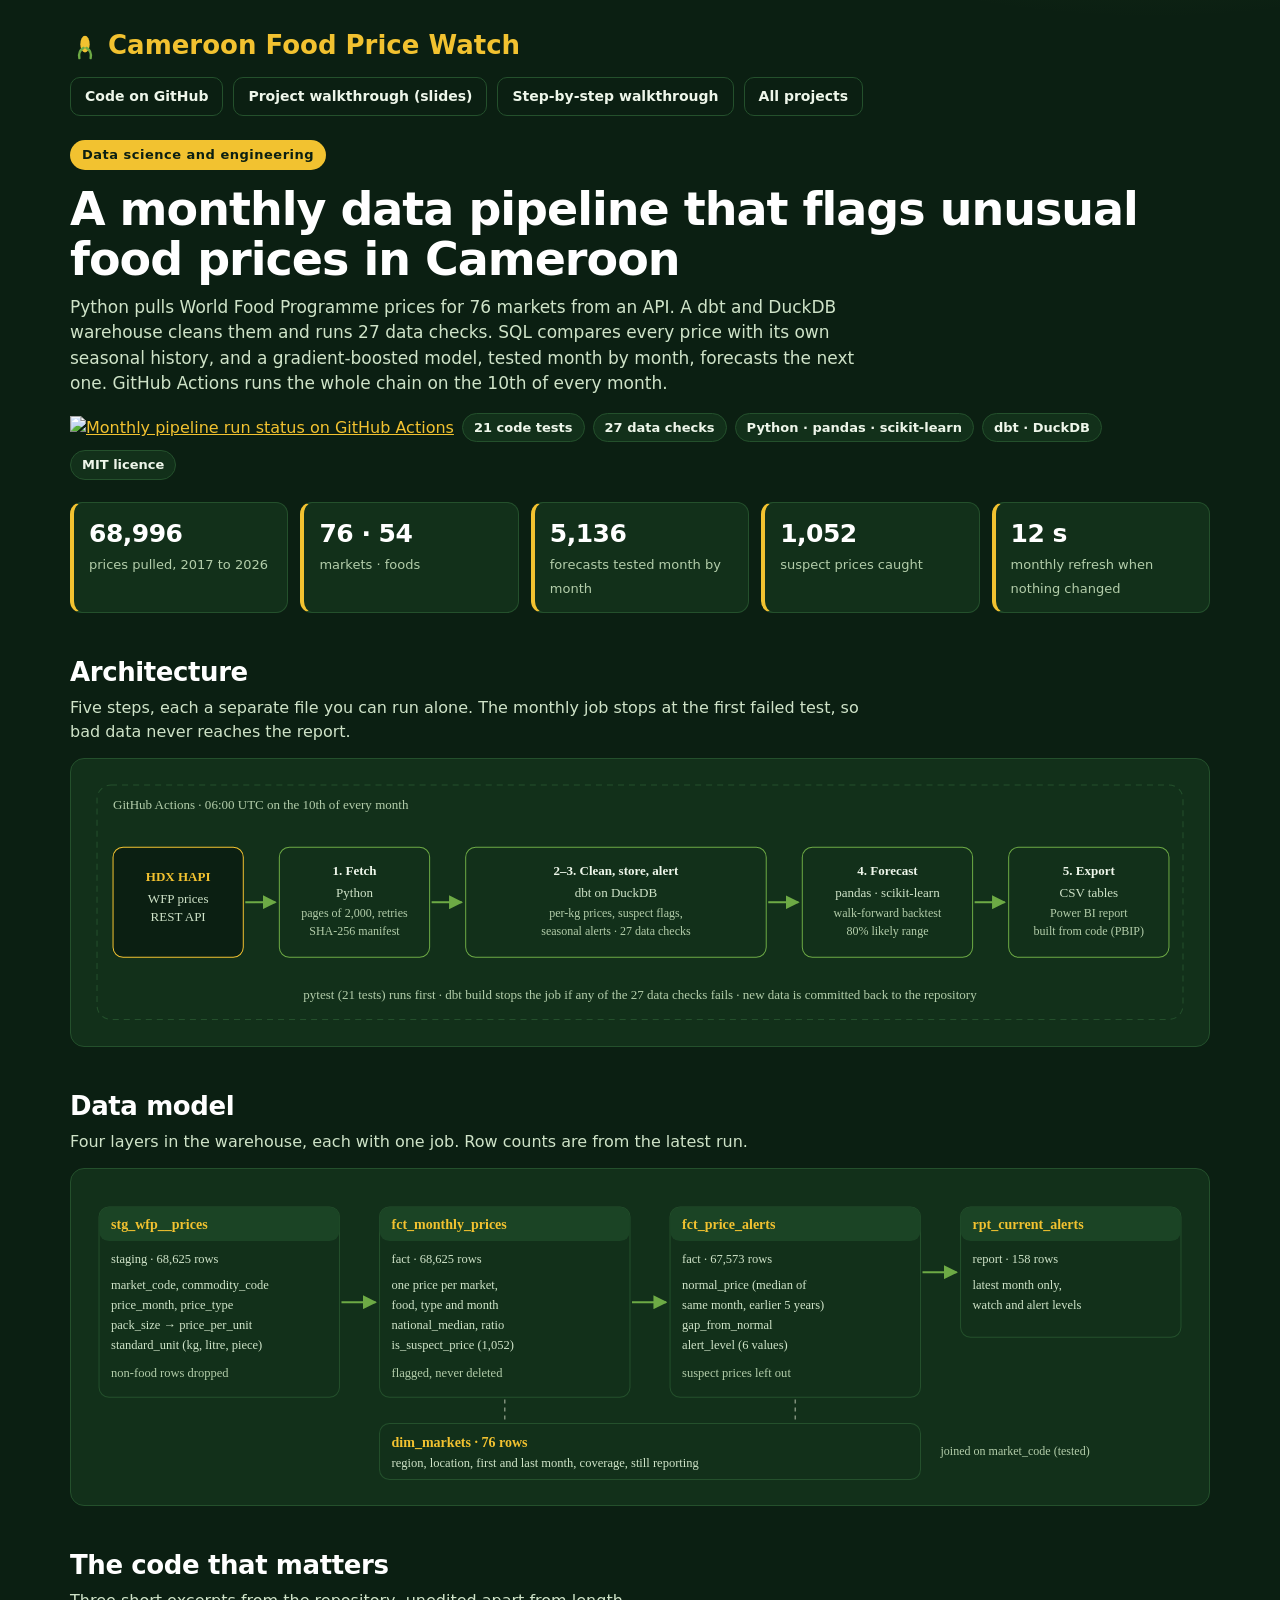
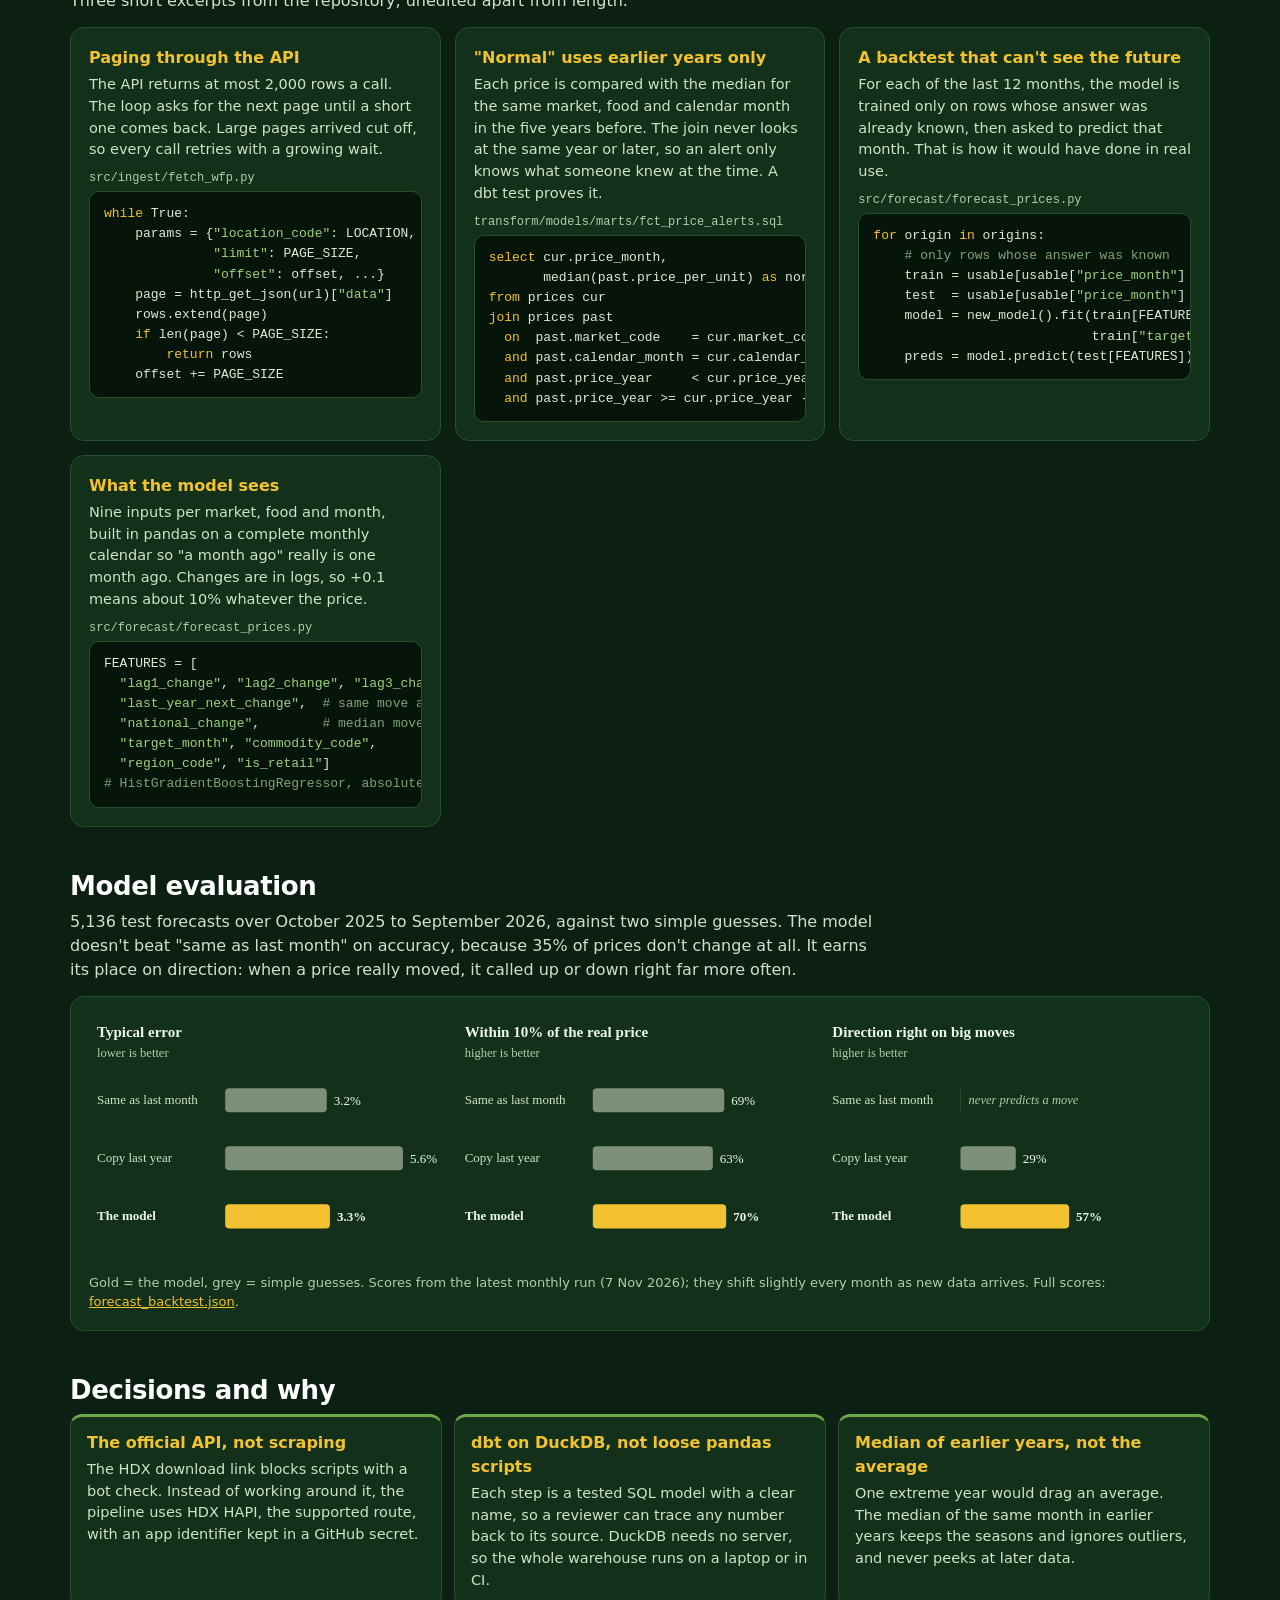
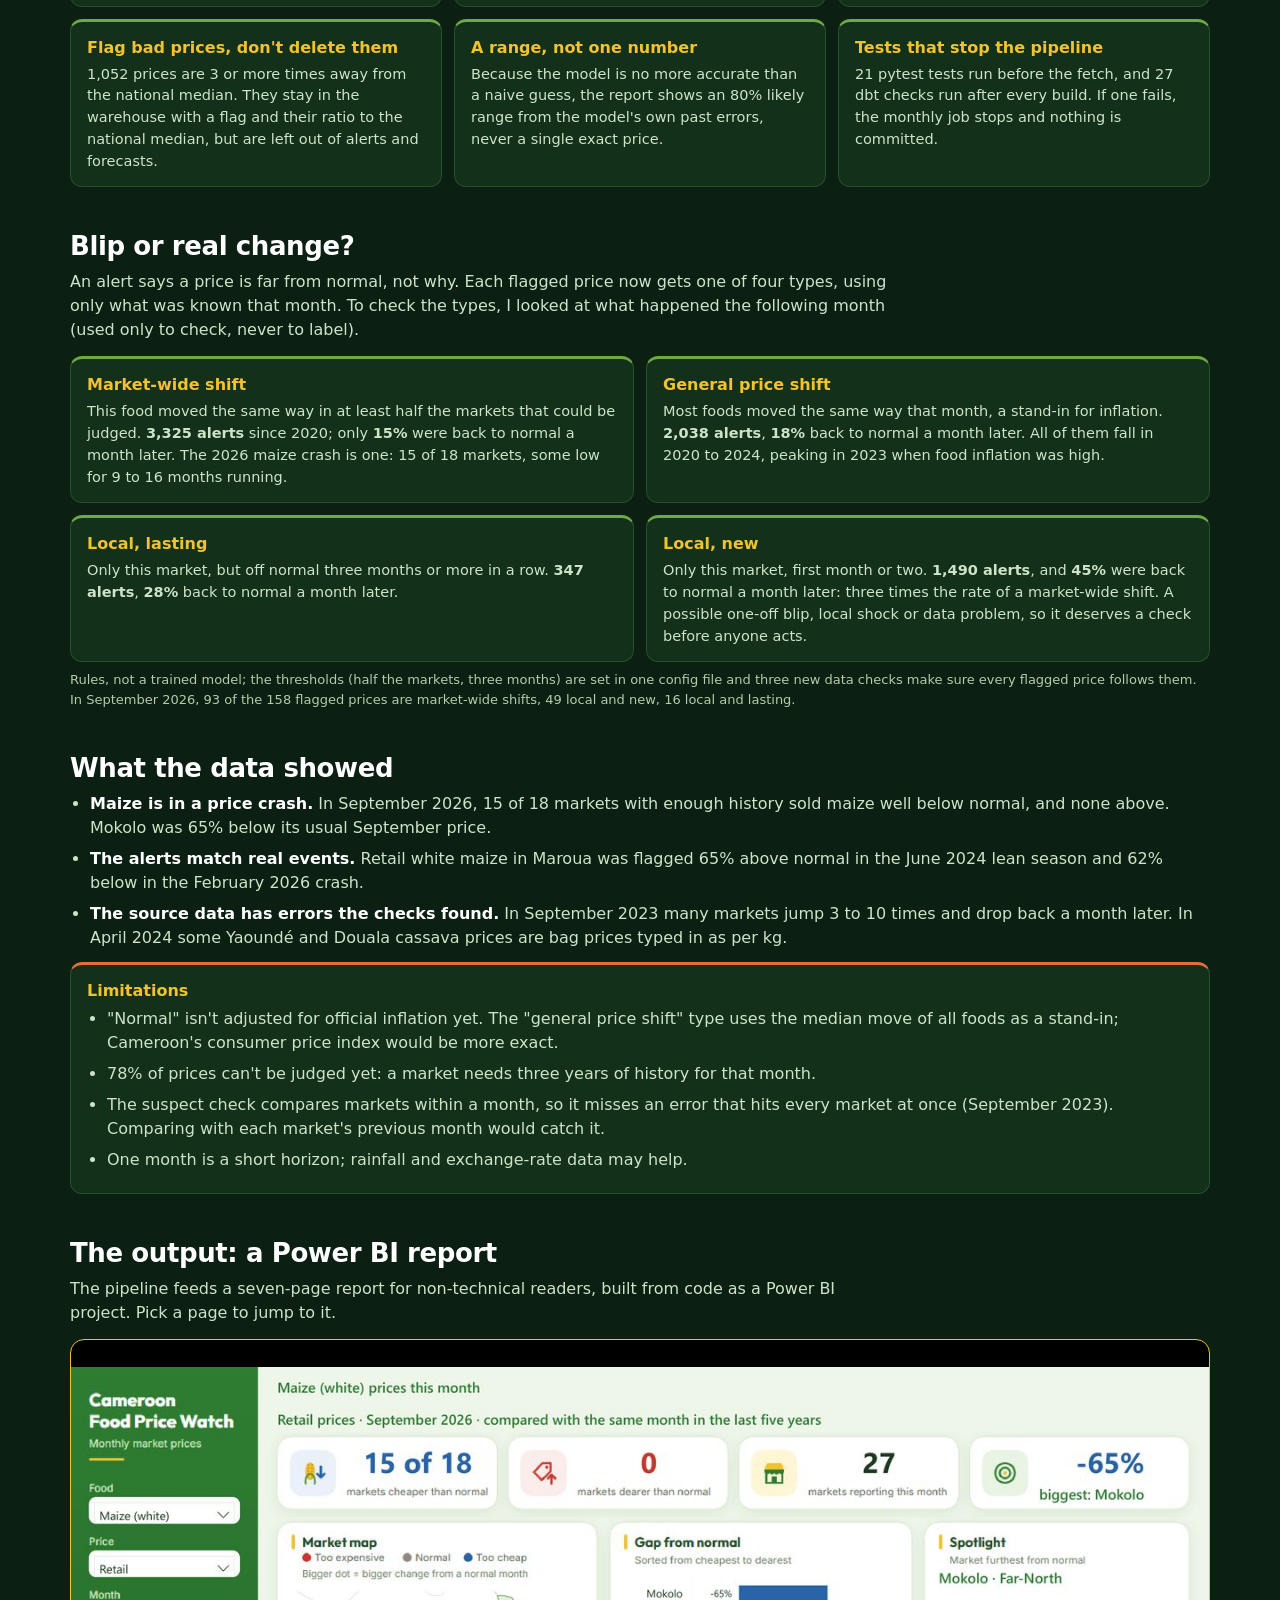
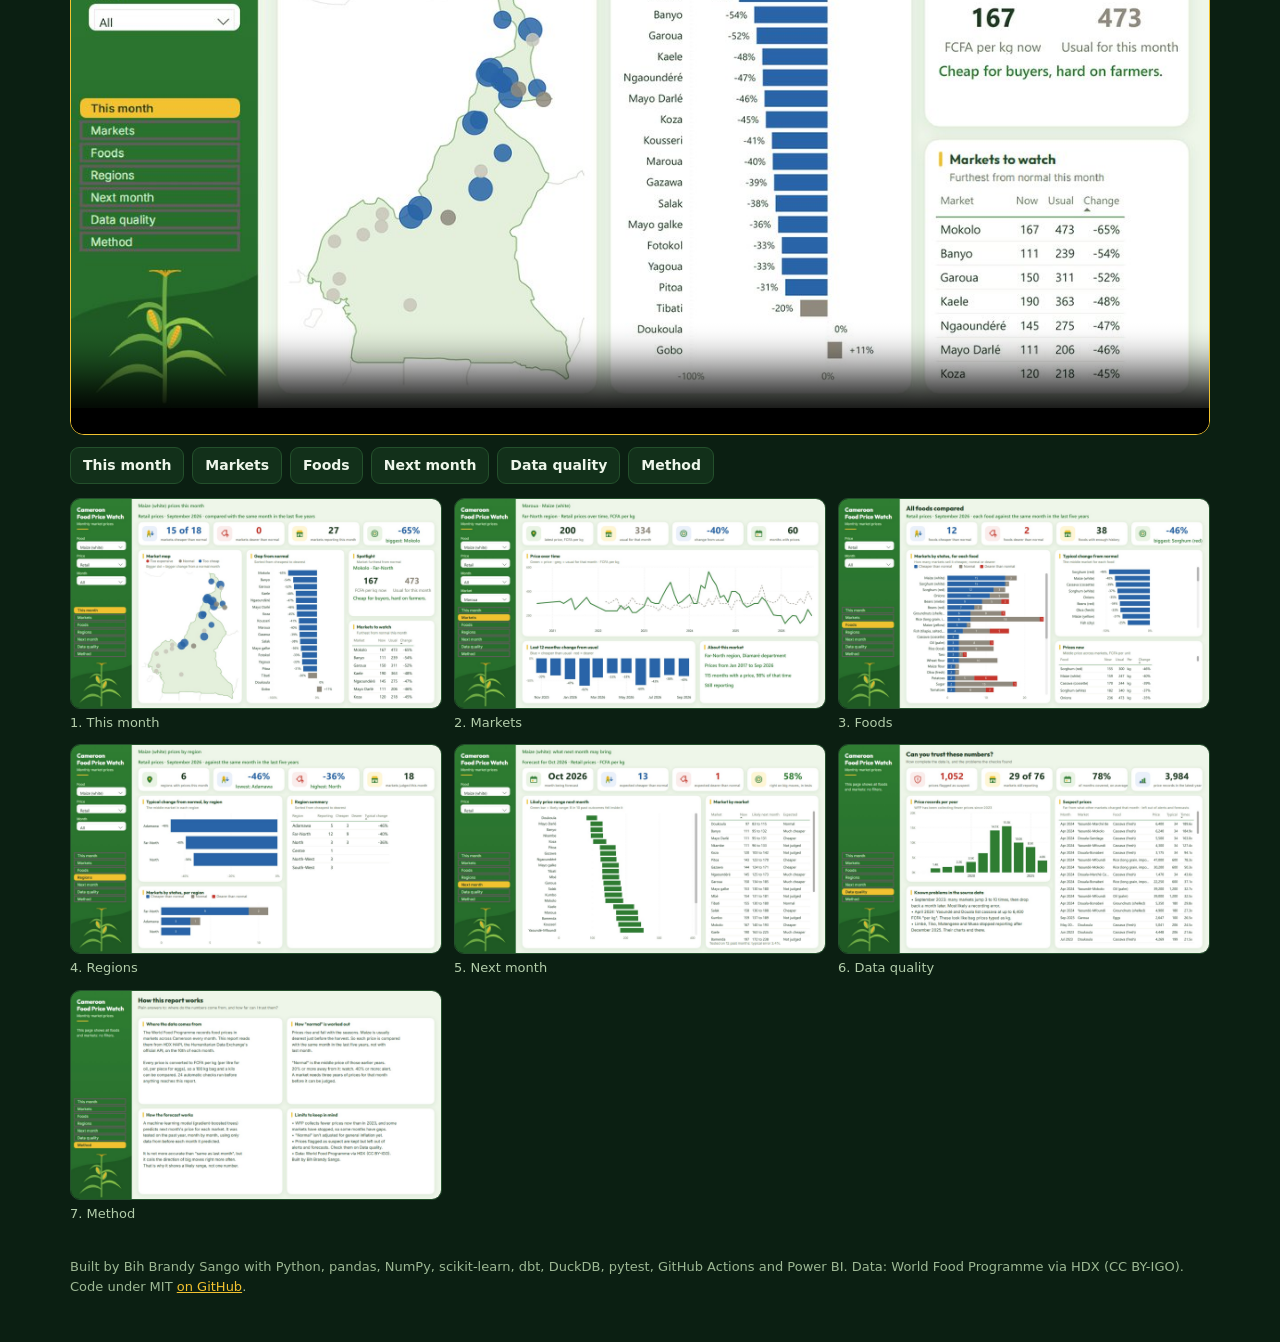
==== commit e9936b65: "Project pages: Project walkthrough (slides) button and PDF Co-Authored-By: Claude Opus 5.5 <noreply@" ====
--- a/projects/food-price-watch/index.html
+++ b/projects/food-price-watch/index.html
@@ -4,7 +4,7 @@
 <meta property="og:title" content="Cameroon Food Price Watch: data pipeline, warehouse and tested forecast"><meta property="og:description" content="Python, dbt, DuckDB, scikit-learn and GitHub Actions over 68,996 WFP prices. 21 code tests, 27 data checks, monthly automated run. Built by Bih Brandy Sango."><meta property="og:image" content="https://bihbrandysango-cloud.github.io/projects/food-price-watch/pipeline-card.jpg"><meta property="og:url" content="https://bihbrandysango-cloud.github.io/projects/food-price-watch/"><meta property="og:type" content="website">
 <link rel="icon" href="data:image/svg+xml,%3Csvg xmlns='http://www.w3.org/2000/svg' viewBox='0 0 64 64'%3E%3Crect width='64' height='64' rx='14' fill='%230B1F12'/%3E%3Cellipse cx='32' cy='30' rx='10' ry='18' fill='%23F2C230'/%3E%3Cpath d='M20 58c-2-10 2-18 9-22M44 58c2-10-2-18-9-22' stroke='%236DAA45' stroke-width='5' fill='none' stroke-linecap='round'/%3E%3C/svg%3E">
 <style>:root{color-scheme:dark;--bg:#0B1F12;--card:#12301A;--line:#24502C;--gold:#F2C230;--leaf:#6DAA45;--ink:#EEF6EA;--soft:#CFE3C8;--mute:#B3CDAA;--grey:#7E8F7A}*{box-sizing:border-box;margin:0}body{font-family:'Segoe UI',system-ui,sans-serif;background:radial-gradient(900px 500px at 90% -5%,rgba(109,170,69,.26),transparent 65%),var(--bg);color:#fff;line-height:1.5}.w{max-width:1180px;margin:auto;padding:26px 20px 46px}.top{display:flex;justify-content:space-between;align-items:center;gap:12px;flex-wrap:wrap}.logo{display:flex;align-items:center;gap:8px;font-size:26px;font-weight:700;color:var(--gold)}a{color:var(--gold)}.lk{display:flex;gap:10px;flex-wrap:wrap}.lk a{font-size:14px;font-weight:600;text-decoration:none;border:1px solid var(--line);padding:8px 14px;border-radius:10px;color:var(--ink)}.lk a:hover{border-color:var(--gold)}h1{font-size:clamp(28px,4.6vw,46px);letter-spacing:-1px;line-height:1.1;margin:14px 0 10px}.sub{color:var(--soft);font-size:17px;max-width:820px}.cap{display:inline-block;margin-top:24px;font-size:13px;font-weight:700;letter-spacing:.5px;color:var(--bg);background:var(--gold);padding:5px 12px;border-radius:999px}.badges{display:flex;flex-wrap:wrap;gap:8px;align-items:center;margin:16px 0 4px}.badges span{font-size:13px;font-weight:600;color:var(--ink);background:var(--card);border:1px solid var(--line);border-radius:999px;padding:4px 11px}.badges img{height:22px;display:block}.st{display:grid;grid-template-columns:repeat(auto-fit,minmax(160px,1fr));gap:12px;margin:22px 0 6px}.st div{background:var(--card);border:1px solid var(--line);border-left:4px solid var(--gold);border-radius:12px;padding:12px 15px}.st b{display:block;font-size:25px;letter-spacing:-.5px}.st span{font-size:13px;color:var(--mute)}h2{font-size:26px;margin:40px 0 4px;letter-spacing:-.4px}h2+.lead{color:var(--soft);margin-bottom:14px;max-width:820px}.panel{background:var(--card);border:1px solid var(--line);border-radius:14px;padding:18px}.panel svg{display:block;width:100%;height:auto}.scroll{overflow-x:auto}.scroll svg{min-width:860px}.grid2{display:grid;grid-template-columns:repeat(auto-fit,minmax(320px,1fr));gap:14px}.code h3{font-size:16px;color:var(--gold);margin-bottom:4px}.code p{color:var(--soft);font-size:14.5px;margin-bottom:10px}pre{background:#071409;border:1px solid var(--line);border-radius:10px;padding:12px 14px;overflow-x:auto;font:13px/1.55 Consolas,'Cascadia Mono',monospace;color:#DDEBD6}pre .c{color:#7FA478}pre .k{color:#F2C230}pre .s{color:#9FD27E}.file{font:12px Consolas,monospace;color:var(--mute);margin-bottom:6px}.dec{display:grid;grid-template-columns:repeat(auto-fit,minmax(300px,1fr));gap:12px}.dec section{background:var(--card);border:1px solid var(--line);border-top:3px solid var(--leaf);border-radius:12px;padding:14px 16px}.dec h3{font-size:16px;color:var(--gold);margin-bottom:4px}.dec p{color:var(--soft);font-size:14.5px}ul{padding-left:20px;color:var(--soft)}li{margin-bottom:7px}li b{color:#fff}.lim{border-top-color:#E0703A!important}video{display:block;width:100%;border-radius:14px;border:1.5px solid var(--gold);margin-top:14px;background:#000;aspect-ratio:1340/818}.ch{display:flex;flex-wrap:wrap;gap:8px;margin:12px 0 8px}.ch button{font:inherit;font-size:14px;font-weight:600;color:var(--ink);background:var(--card);border:1px solid var(--line);padding:7px 12px;border-radius:9px;cursor:pointer}.ch button:hover,.ch button.on{background:var(--gold);color:var(--bg);border-color:var(--gold)}.g{display:grid;grid-template-columns:repeat(auto-fill,minmax(300px,1fr));gap:12px;margin-top:14px}figure{margin:0}figure img{width:100%;display:block;border-radius:10px;border:1px solid var(--line)}figcaption{font-size:13px;color:var(--mute);margin-top:4px}.note{font-size:13px;color:var(--mute);margin-top:8px}.ft{margin-top:34px;font-size:13px;color:#9DB894}.tip{position:fixed;pointer-events:none;background:#071409;border:1px solid var(--gold);color:var(--ink);font-size:13px;padding:6px 9px;border-radius:8px;opacity:0;transition:opacity .1s;z-index:9}svg .bar{cursor:default}@media(max-width:480px){.g{grid-template-columns:1fr}h2{font-size:22px}}</style></head><body><div class="w">
-<div class="top"><div class="logo"><svg width="30" height="30" viewBox="0 0 64 64" aria-hidden="true"><ellipse cx="32" cy="28" rx="10" ry="18" fill="#F2C230"/><path d="M20 58c-2-10 2-18 9-22M44 58c2-10-2-18-9-22" stroke="#6DAA45" stroke-width="5" fill="none" stroke-linecap="round"/></svg>Cameroon Food Price Watch</div><div class="lk"><a href="https://github.com/bihbrandysango-cloud/cameroon-food-price-watch" target="_blank" rel="noopener">Code on GitHub</a><a href="behind-the-dashboard.html">Step-by-step walkthrough</a><a href="../../projects.html#data-science">All projects</a></div></div>
+<div class="top"><div class="logo"><svg width="30" height="30" viewBox="0 0 64 64" aria-hidden="true"><ellipse cx="32" cy="28" rx="10" ry="18" fill="#F2C230"/><path d="M20 58c-2-10 2-18 9-22M44 58c2-10-2-18-9-22" stroke="#6DAA45" stroke-width="5" fill="none" stroke-linecap="round"/></svg>Cameroon Food Price Watch</div><div class="lk"><a href="https://github.com/bihbrandysango-cloud/cameroon-food-price-watch" target="_blank" rel="noopener">Code on GitHub</a><a href="Cameroon-Food-Price-Watch-Project-Walkthrough.pdf" target="_blank" rel="noopener">Project walkthrough (slides)</a><a href="behind-the-dashboard.html">Step-by-step walkthrough</a><a href="../../projects.html#data-science">All projects</a></div></div>
 
 <span class="cap">Data science and engineering</span>
 <h1>A monthly data pipeline that flags unusual food prices in Cameroon</h1>
